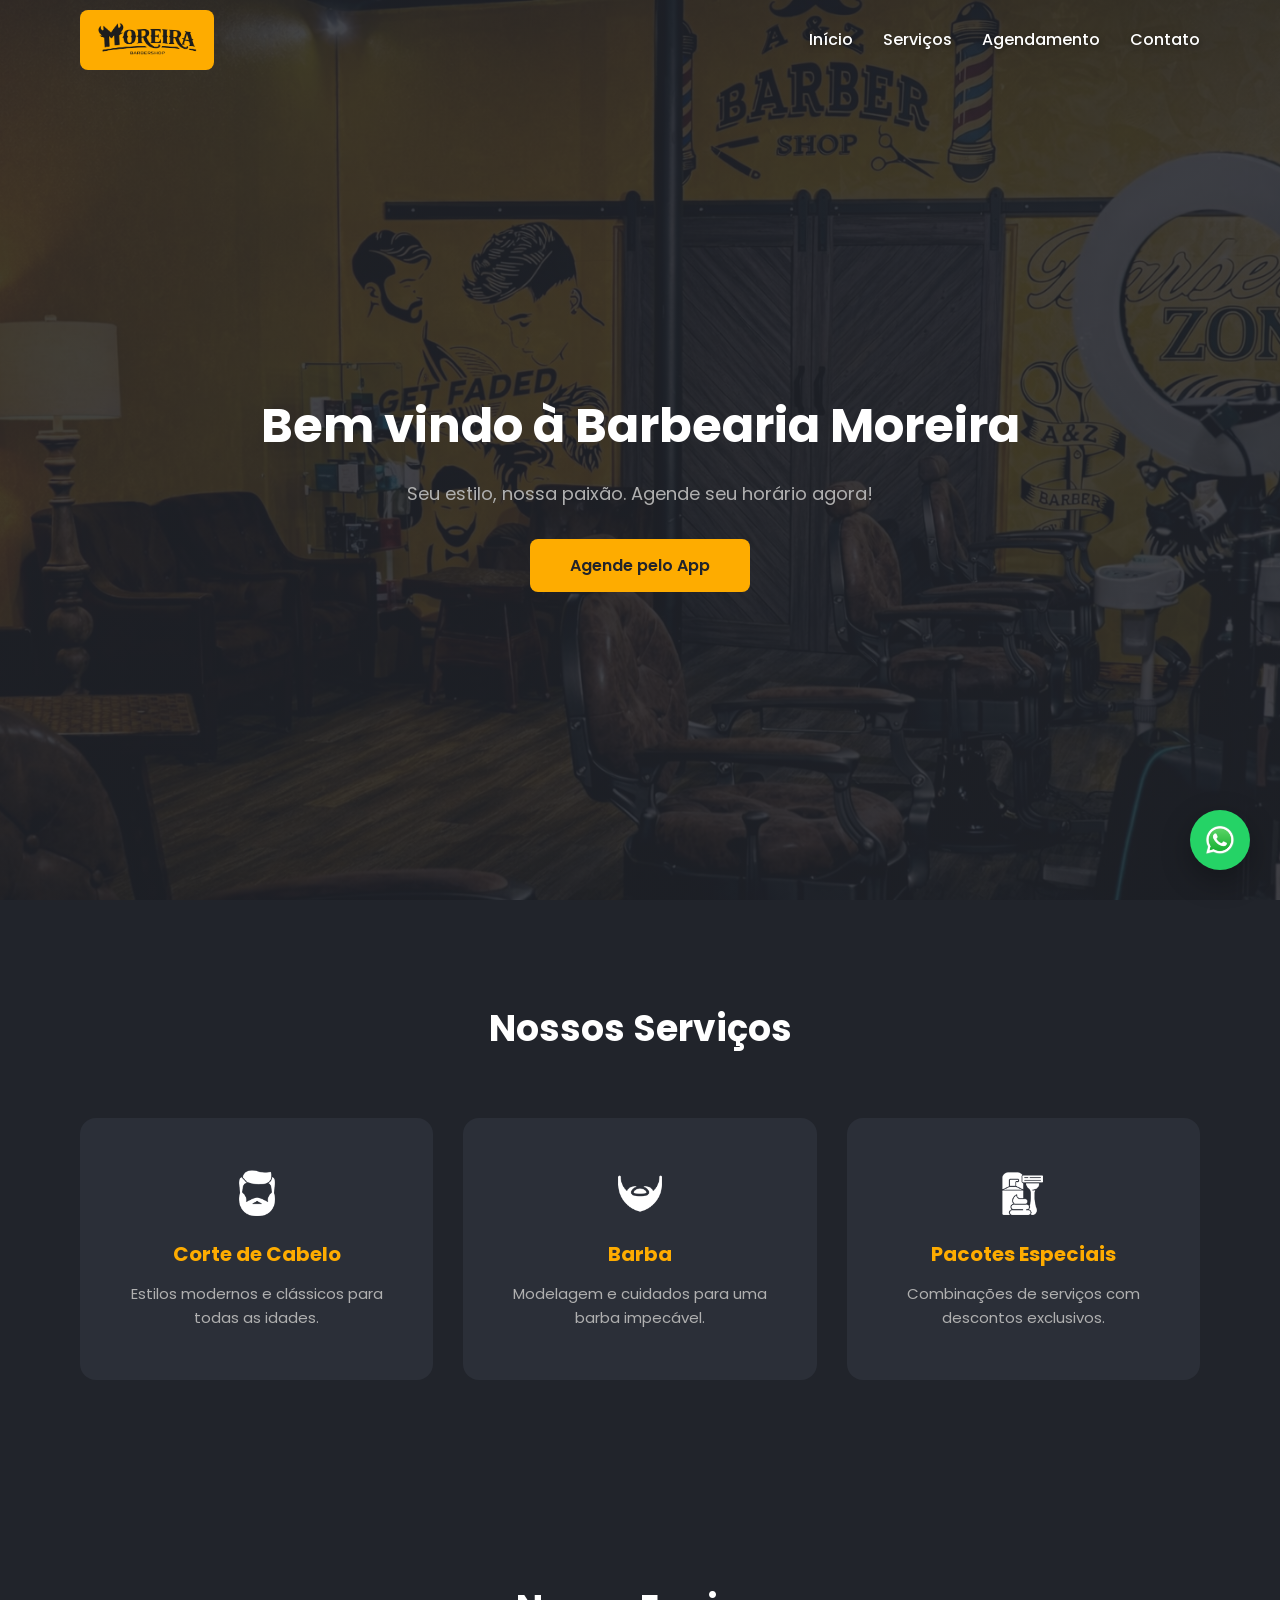
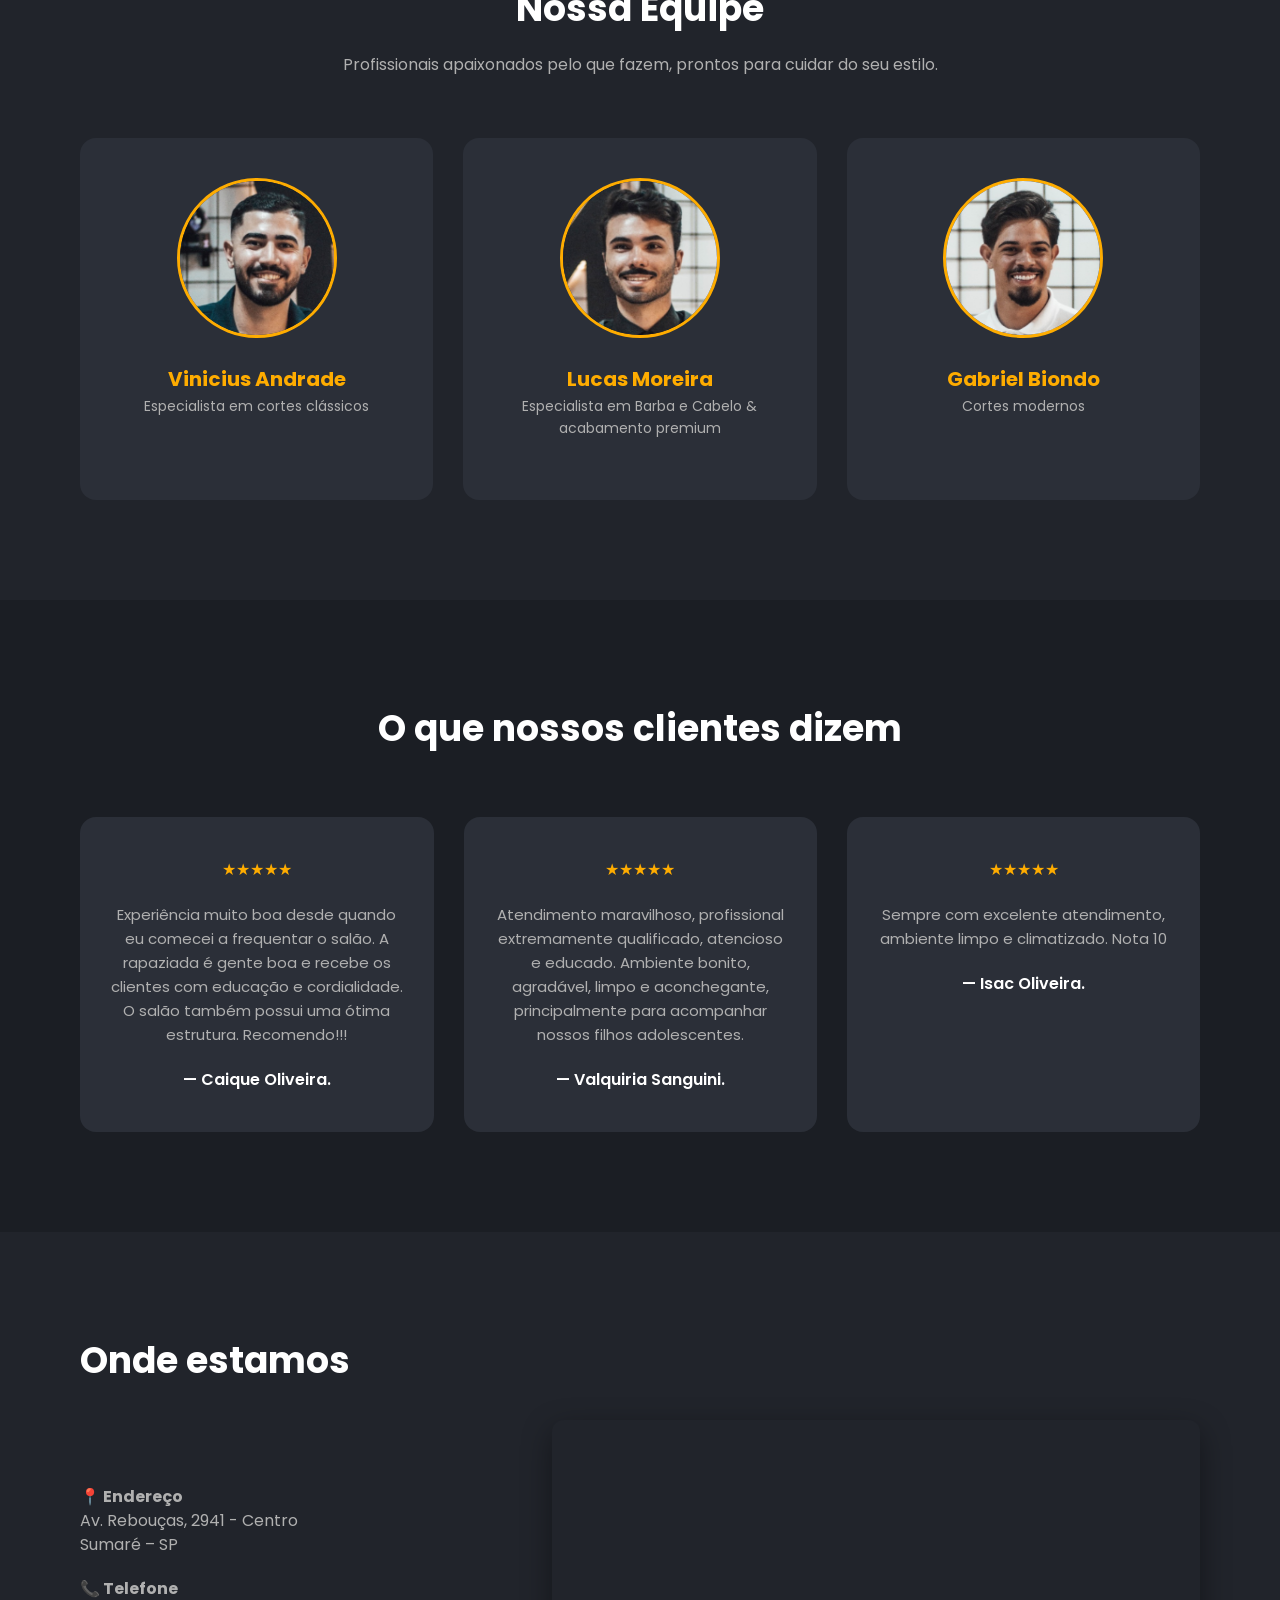
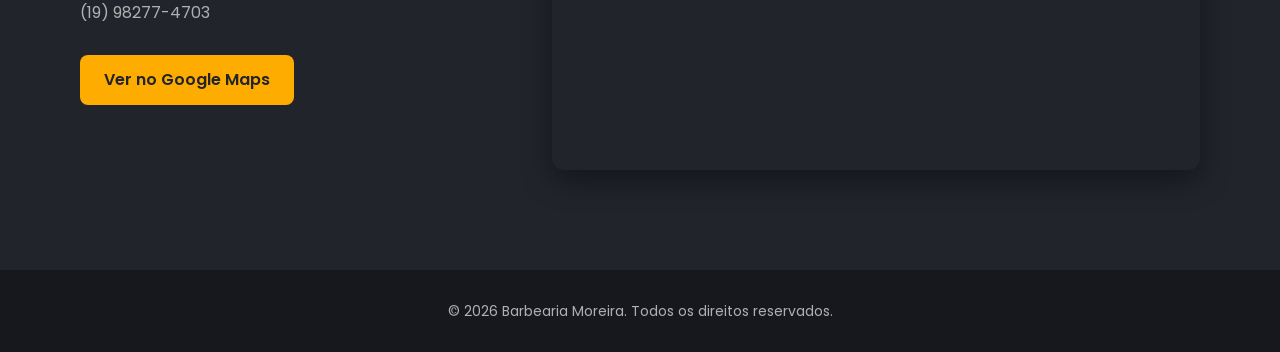
==== index.html @ b0a90ea4 "commiting web site barber shop" ====
<!DOCTYPE html>
<html lang="pt-br">
<head>
    <meta charset="UTF-8">
    <meta name="viewport" content="width=device-width, initial-scale=1.0">
    <title>Barbearia Moreira - Bem vindo</title>
    <link rel="stylesheet" type="text/css" href="css/index.css">
    <link rel="preconnect" href="https://fonts.googleapis.com">
    <link rel="preconnect" href="https://fonts.gstatic.com" crossorigin>
    <link href="https://fonts.googleapis.com/css2?family=Poppins:ital,wght@0,100;0,200;0,300;0,400;0,500;0,600;0,700;0,800;0,900;1,100;1,200;1,300;1,400;1,500;1,600;1,700;1,800;1,900&display=swap" rel="stylesheet">
    <link rel="icon" type="image/png" href="./img/favicon.png"/>
</head>
<body>
<div class="container">
    <div class="header">
        <img src="img/logo-new.png" alt="Logo Barbearia Moreira"/>

        <nav class="nav-desktop">
            <a href="#">Início</a>
            <a href="#services">Serviços</a>
            <a href="#">Agendamento</a>
            <a href="#contact">Contato</a>
        </nav>

        <!-- Botão hamburguer -->
        <div class="hamburger" id="hamburger">
            <span></span>
            <span></span>
            <span></span>
        </div>
    </div>

    <!-- Menu mobile -->
    <div class="menu-mobile" id="menuMobile">
        <a href="#">Início</a>
        <a href="#services">Serviços</a>
        <a href="#">Agendamento</a>
        <a href="#contact">Contato</a>
    </div>

    <div class="hero">
        <h1>Bem vindo à Barbearia Moreira</h1>
        <p>Seu estilo, nossa paixão. Agende seu horário agora!</p>
        <a href="https://sites.appbarber.com.br/barbeariamoreir-3ic4" target="_blank" class="btn-agendar">Agende pelo App</a>
    </div>
    <div class="services" id="services">
        <h2>Nossos Serviços</h2>

        <div class="services-grid">
            <div class="service-item">
                <div class="service-icon"><img src="./img/cabelo.png" alt="Corte de Cabelo"></div>
                <h3>Corte de Cabelo</h3>
                <p>Estilos modernos e clássicos para todas as idades.</p>
            </div>

            <div class="service-item">
                <div class="service-icon"><img src="./img/barba.png" alt="Barba"></div>
                <h3>Barba</h3>
                <p>Modelagem e cuidados para uma barba impecável.</p>
            </div>

            <div class="service-item">
                <div class="service-icon"><img src="./img/barbear.png" alt="Pacote Especial"></div>
                <h3>Pacotes Especiais</h3>
                <p>Combinações de serviços com descontos exclusivos.</p>
            </div>
        </div>
    </div>

    <div class="team">
        <h2>Nossa Equipe</h2>
        <p class="team-subtitle">
            Profissionais apaixonados pelo que fazem, prontos para cuidar do seu estilo.
        </p>

        <div class="team-grid">
            <div class="team-member">
                <div class="team-photo">
                    <img src="./img/1.png" alt="João - Barbeiro">
                </div>
                <h3>Vinicius Andrade</h3>
                <span>Especialista em cortes clássicos</span>
            </div>

            <div class="team-member">
                <div class="team-photo">
                    <img src="./img/2.png" alt="Carlos - Barbeiro">
                </div>
                <h3>Lucas Moreira</h3>
                <span>Especialista em Barba e Cabelo & acabamento premium</span>
            </div>

            <div class="team-member">
                <div class="team-photo">
                    <img src="./img/3.png" alt="Rafael - Barbeiro">
                </div>
                <h3>Gabriel Biondo</h3>
                <span>Cortes modernos</span>
            </div>
        </div>

    </div>


    <div class="testimonials">
        <h2>O que nossos clientes dizem</h2>

        <div class="testimonials-slider">
            <div class="testimonials-track">

                <div class="testimonial-item">
                    <div class="stars">★★★★★</div>
                    <p>Ambiente sensacional e atendimento de primeira.Um lugar que entende exatamente o que o cliente pede.Simetria e técnica nota 10!!!!</p>
                    <span>— Wellynton Lima.</span>
                </div>

                <div class="testimonial-item">
                    <div class="stars">★★★★★</div>
                    <p>Experiência muito boa desde quando eu comecei a frequentar o salão. A rapaziada é gente boa e recebe os clientes com educação e cordialidade. O salão também possui uma ótima estrutura. Recomendo!!!</p>
                    <span>— Caique Oliveira.</span>
                </div>

                <div class="testimonial-item">
                    <div class="stars">★★★★★</div>
                    <p>Atendimento maravilhoso, profissional extremamente qualificado, atencioso e educado. Ambiente bonito, agradável, limpo e aconchegante, principalmente para acompanhar nossos filhos adolescentes.</p>
                    <span>— Valquiria Sanguini.</span>
                </div>

                <div class="testimonial-item">
                    <div class="stars">★★★★★</div>
                    <p>Sempre com excelente atendimento, ambiente limpo e climatizado. Nota 10</p>
                    <span>— Isac Oliveira.</span>
                </div>

                <div class="testimonial-item">
                    <div class="stars">★★★★★</div>
                    <p>Fui muito bem atendido , ambiente e profissionalismo excelentes.</p>
                    <span>— Rafael Soares.</span>
                </div>

            </div>
        </div>
    </div>

    <div class="contact" id="contact">
        <h2>Onde estamos</h2>

        <div class="contact-wrapper">
            <!-- INFORMAÇÕES -->
            <div class="contact-info">
                <p><strong>📍 Endereço</strong><br>
                Av. Rebouças, 2941 - Centro<br>
                Sumaré – SP</p>

                <p><strong>📞 Telefone</strong><br>
                (19) 98277-4703</p>

                <a href="https://www.google.com/maps?q=Av+Rebouças+2941+Sumaré+SP"
                target="_blank"
                class="btn-map">
                    Ver no Google Maps
                </a>
            </div>

            <!-- MAPA -->
            <div class="map-container">
                <iframe 
                    src="https://www.google.com/maps?q=Av+Rebouças+2941+Sumaré+SP&output=embed"
                    width="100%"
                    height="100%"
                    style="border:0;"
                    allowfullscreen=""
                    loading="lazy"
                    referrerpolicy="no-referrer-when-downgrade">
                </iframe>
            </div>
        </div>
    </div>

    <div class="footer">
        <p>&copy; 2026 Barbearia Moreira. Todos os direitos reservados.</p>
    </div>
</div>    
<script src="./js/main.js"></script>
<a href="https://wa.me/5519982774703?text=Olá!%20Gostaria%20de%20agendar%20um%20horário."
   class="whatsapp-float"
   target="_blank"
   aria-label="Falar no WhatsApp">
    <img src="./img/WhatsApp.svg.png" alt="WhatsApp">
</a>
</body>
</html>
---- css/index.css ----
/* RESET BÁSICO */
* {
    margin: 0;
    padding: 0;
    box-sizing: border-box;
    font-family: "Poppins", sans-serif;
}
html {
    scroll-behavior: smooth;
}


/* VARIÁVEIS DE COR */
:root {
    --gold: #FEAC00;
    --dark: #21242B;
    --dark-card: #2B2F38;
    --white: #FFFFFF;
    --gray: #B0B0B0;
}

/* BODY */
body {
    background-color: var(--dark);
    color: var(--white);
    line-height: 1.6;
}

/* CONTAINER */
.container {
    width: 100%;
    overflow-x: hidden;
}

/* HEADER */
.header {
    position: fixed;
    top: 0;
    left: 0;
    width: 100%;
    height: 80px;
    padding: 0 80px;
    display: flex;
    align-items: center;
    justify-content: space-between;
    background-color: transparent;
    transition: background-color 0.3s, box-shadow 0.3s;
    z-index: 1000;
}


.header img {
    height: 60px;
    padding: 8px 14px;
    background-color: #FEAC00;
    border-radius: 8px;
}


.header nav a {
    color: #FFFFFF;
    text-shadow: 0 2px 6px rgba(0,0,0,0.4);
    text-decoration: none;
    margin-left: 30px;
    font-weight: 500;
    position: relative;
}

.header nav a::after {
    content: "";
    position: absolute;
    left: 0;
    bottom: -6px;
    width: 0%;
    height: 2px;
    background-color: var(--gold);
    transition: 0.3s;
}

.header nav a:hover::after {
    width: 100%;
}

.header.scrolled {
    background-color: #21242B;
    box-shadow: 0 10px 30px rgba(0,0,0,0.4);
}

/* DESKTOP / MOBILE VISIBILIDADE */
.nav-desktop {
    display: flex;
}

.hamburger {
    display: none;
    flex-direction: column;
    cursor: pointer;
}

.hamburger span {
    width: 28px;
    height: 3px;
    background-color: #FFFFFF;
    margin: 5px 0;
    border-radius: 2px;
    transition: 0.4s;
}

/* MENU MOBILE */
.menu-mobile {
    position: fixed;
    top: 0;
    right: -100%;
    width: 100%;
    height: 100vh;
    background-color: #21242B;
    display: flex;
    flex-direction: column;
    align-items: center;
    justify-content: center;
    transition: 0.4s ease;
    z-index: 999;
}

.menu-mobile a {
    color: #FFFFFF;
    text-decoration: none;
    font-size: 24px;
    margin: 20px 0;
    font-weight: 600;
}

/* MENU ABERTO */
.menu-mobile.active {
    right: 0;
}

/* ANIMAÇÃO HAMBURGER → X */
.hamburger.active span:nth-child(1) {
    transform: rotate(45deg) translate(6px, 6px);
}

.hamburger.active span:nth-child(2) {
    opacity: 0;
}

.hamburger.active span:nth-child(3) {
    transform: rotate(-45deg) translate(7px, -7px);
}

/* HERO */
.hero {
    height: calc(100vh);
    background: linear-gradient(
        rgba(33, 36, 43, 0.85),
        rgba(33, 36, 43, 0.85)
    ),
    url("../img/background-1-moreira.png") center/cover no-repeat;
    display: flex;
    flex-direction: column;
    align-items: center;
    justify-content: center;
    text-align: center;
    padding: 0 20px;
    padding-top: 80px;
}

.hero h1 {
    font-size: 48px;
    margin-bottom: 15px;
}

.hero p {
    font-size: 18px;
    color: var(--gray);
    margin-bottom: 30px;
}

.btn-agendar {
    background-color: var(--gold);
    color: var(--dark);
    padding: 14px 40px;
    border-radius: 8px;
    text-decoration: none;
    font-weight: 600;
    transition: 0.3s;
}

.btn-agendar:hover {
    transform: translateY(-3px);
    box-shadow: 0 10px 30px rgba(254, 172, 0, 0.3);
}

/* SERVICES */
.services {
    padding: 100px 80px;
    background-color: var(--dark);
    text-align: center;
}

.services h2 {
    font-size: 36px;
    margin-bottom: 60px;
}

.services-grid {
    display: grid;
    grid-template-columns: repeat(3, 1fr);
    gap: 30px;
}
.service-icon {
    display: flex;
    align-items: center;
    justify-content: center;
    margin-bottom: 20px;
}
.service-icon img {
    width: 50px;
    height: 50px;
    object-fit: contain;
}

.service-item {
    background-color: var(--dark-card);
    padding: 50px 35px;
    border-radius: 16px;
    transition: all 0.3s ease;
    position: relative;
    overflow: hidden;
}

.service-item::before {
    content: "";
    position: absolute;
    top: 0;
    left: 0;
    width: 100%;
    height: 4px;
    background-color: var(--gold);
    transform: scaleX(0);
    transition: transform 0.3s;
}

.service-item:hover::before {
    transform: scaleX(1);
}

.service-item h3 {
    color: var(--gold);
    margin-bottom: 12px;
    font-size: 20px;
}

.service-item p {
    color: var(--gray);
    font-size: 15px;
}

/* TEAM */
.team {
    padding: 100px 80px;
    background-color: var(--dark);
    text-align: center;
}

.team h2 {
    font-size: 36px;
    margin-bottom: 15px;
}

.team-subtitle {
    color: var(--gray);
    margin-bottom: 60px;
    font-size: 16px;
}

/* GRID */
.team-grid {
    display: grid;
    grid-template-columns: repeat(3, 1fr);
    gap: 30px;
}

/* CARD */
.team-member {
    background-color: var(--dark-card);
    border-radius: 16px;
    padding: 40px 20px;
    text-align: center;
    transition: 0.3s;
}

.team-photo {
    width: 160px;
    height: 160px;
    margin: 0 auto 25px;
    border-radius: 50%;
    overflow: hidden;
    border: 3px solid var(--gold); /* opcional, mas lindo */
}

.team-photo img {
    width: 100%;
    height: 100%;
    object-fit: cover;
}

/* Hover sutil */
.team-member:hover .team-photo {
    transform: scale(1.05);
    transition: 0.3s;
}

.team-member h3 {
    margin-top: 20px;
    color: var(--gold);
    font-size: 20px;
}

.team-member span {
    display: block;
    margin-bottom: 20px;
    color: var(--gray);
    font-size: 14px;
}

/* TESTIMONIALS */
.testimonials {
    padding: 100px 80px;
    background-color: #1B1E24;
    text-align: center;
}

.testimonials h2 {
    font-size: 36px;
    margin-bottom: 60px;
}

/* SLIDER */
.testimonials-slider {
    overflow: hidden;
    position: relative;
}

.testimonials-track {
    display: flex;
    gap: 30px;
    transition: transform 0.6s ease;
}

/* CARD */
.testimonial-item {
    min-width: calc(33.333% - 20px);
    background-color: var(--dark-card);
    padding: 40px 30px;
    border-radius: 16px;
    text-align: center;
}

.stars {
    color: var(--gold);
    margin-bottom: 20px;
}

.testimonial-item p {
    color: var(--gray);
    font-size: 15px;
    margin-bottom: 20px;
}

.testimonial-item span {
    font-weight: 600;
}

/* CONTACT */
.contact {
    padding: 100px 80px;
    background-color: var(--dark);
}

.contact h2 {
    font-size: 36px;
    margin-bottom: 30px;
}

.contact p {
    color: var(--gray);
    margin-bottom: 10px;
}
.contact-wrapper {
    display: grid;
    grid-template-columns: 1fr 1.5fr;
    gap: 40px;
    align-items: center;
}

.contact-info p {
    margin-bottom: 20px;
    color: var(--gray);
    line-height: 1.5;
}

.btn-map {
    display: inline-block;
    margin-top: 10px;
    padding: 12px 24px;
    background-color: var(--gold);
    color: var(--dark);
    border-radius: 8px;
    text-decoration: none;
    font-weight: 600;
    transition: 0.3s;
}

.btn-map:hover {
    transform: translateY(-2px);
    box-shadow: 0 8px 20px rgba(254,172,0,0.3);
}

/* MAPA */
.map-container {
    width: 100%;
    height: 350px;
    border-radius: 12px;
    overflow: hidden;
    box-shadow: 0 10px 30px rgba(0,0,0,0.4);
}

.whatsapp-float {
    position: fixed;
    width: 60px;
    height: 60px;
    bottom: 30px;
    right: 30px;
    background-color: #25D366;
    border-radius: 50%;
    box-shadow: 0 10px 30px rgba(0,0,0,0.3);
    display: flex;
    align-items: center;
    justify-content: center;
    z-index: 999;
    transition: 0.3s;
}

.whatsapp-float img {
    width: 32px;
    height: 32px;
}

.whatsapp-float:hover {
    transform: scale(1.08);
}


/* FOOTER */
.footer {
    background-color: #16181D;
    text-align: center;
    padding: 30px 20px;
    color: var(--gray);
    font-size: 14px;
}

/* ========================= */
/* RESPONSIVO */
/* ========================= */

@media (max-width: 1024px) {
    .header {
        padding: 0 40px;
    }

    .services,
    .contact {
        padding: 80px 40px;
    }
}

@media (max-width: 768px) {
    .nav-desktop {
        display: none;
    }

    .hamburger {
        display: flex;
    }
    .header {
    flex-direction: row;
    height: 80px;
    padding: 0 20px;
    }
    .header nav {
        margin-top: 15px;
    }

    .header nav a {
        margin: 0 12px;
        text-shadow: none;
    }

    .hero h1 {
        font-size: 36px;
    }
    .services-grid {
        grid-template-columns: 1fr;
    }
    .services h2,
    .contact h2 {
        font-size: 28px;
    }
    .team {
        padding: 80px 20px;
    }

    .team-grid {
        grid-template-columns: 1fr;
    }
    .contact-wrapper {
        grid-template-columns: 1fr;
    }
    .testimonials {
        padding: 80px 20px;
    }
    .testimonial-item{
        min-width: 100%;
    }
    .testimonials-grid {
        grid-template-columns: 1fr;
    }

    .map-container {
        height: 300px;
    }
}

@media (max-width: 480px) {
    .hero h1 {
        font-size: 28px;
    }

    .hero p {
        font-size: 16px;
    }

    .btn-agendar {
        padding: 12px 28px;
    }
    .whatsapp-float {
        width: 56px;
        height: 56px;
        bottom: 20px;
        right: 20px;
    }
}
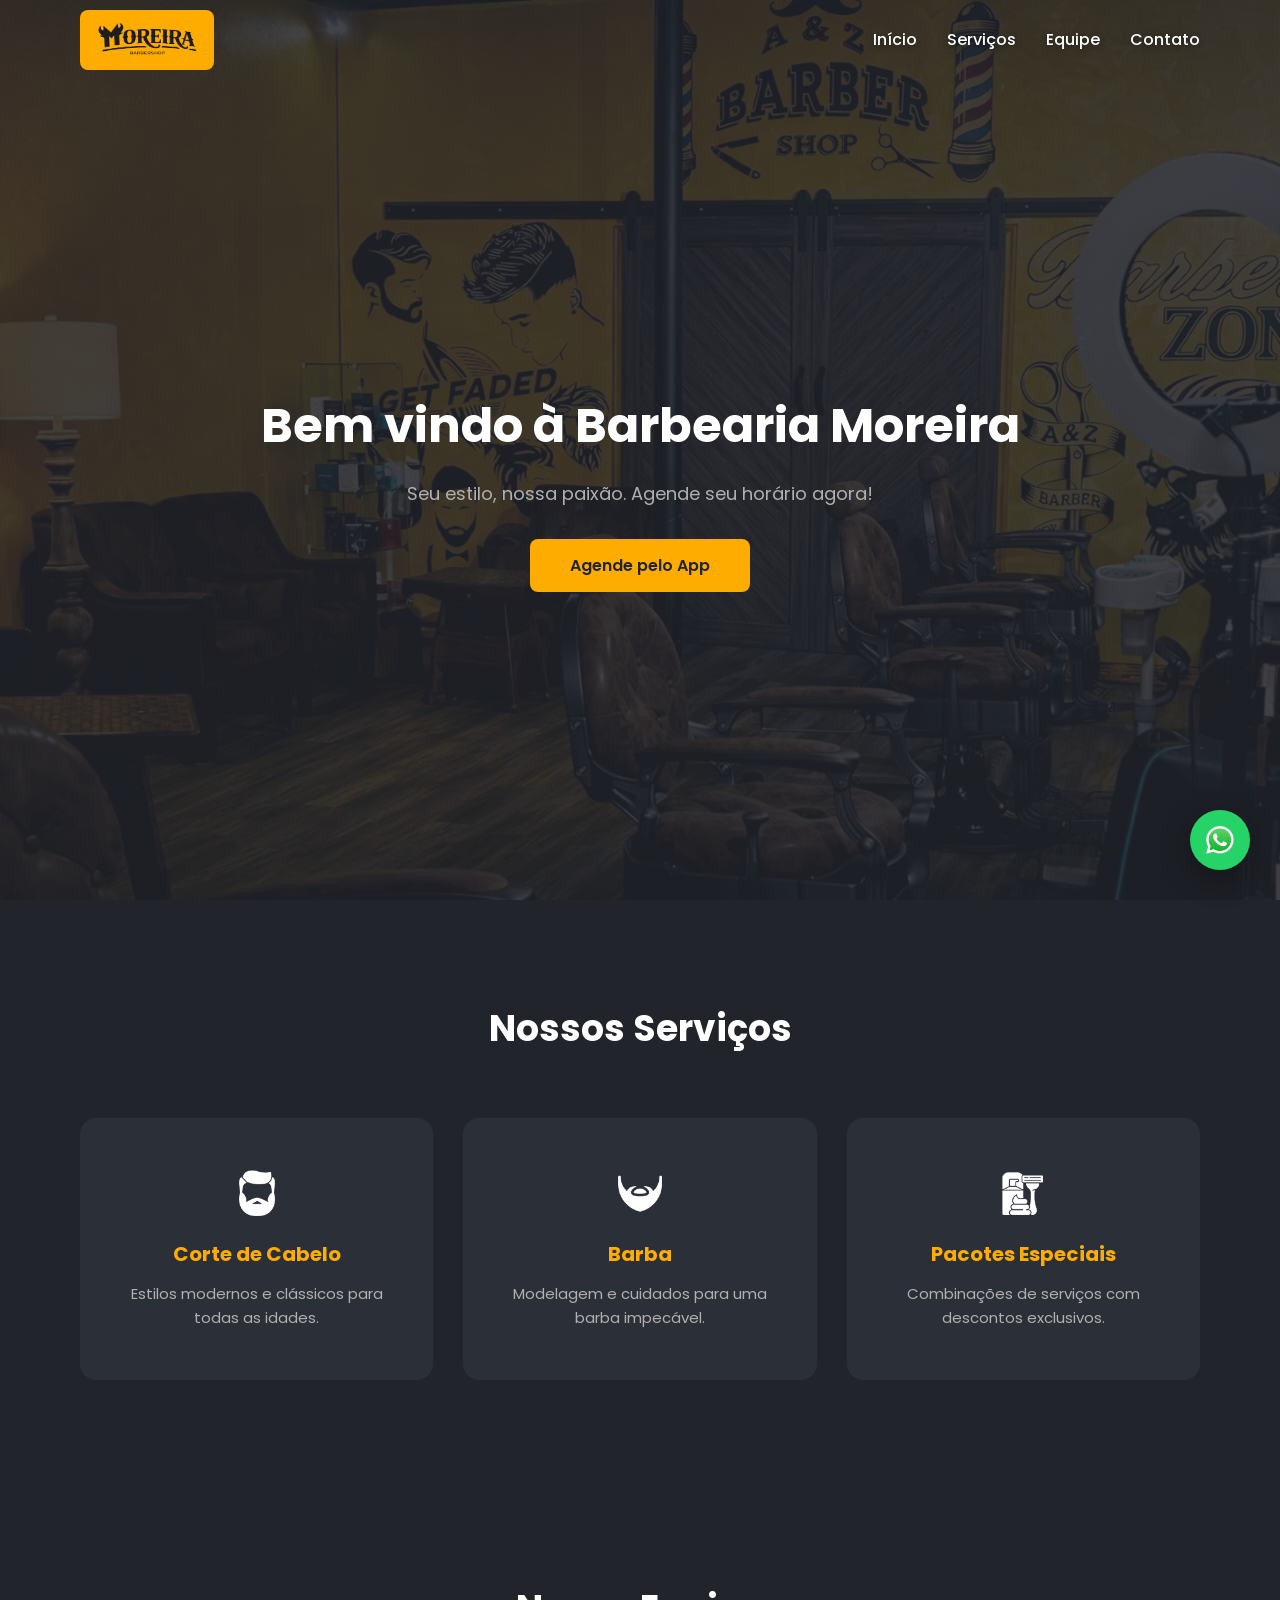
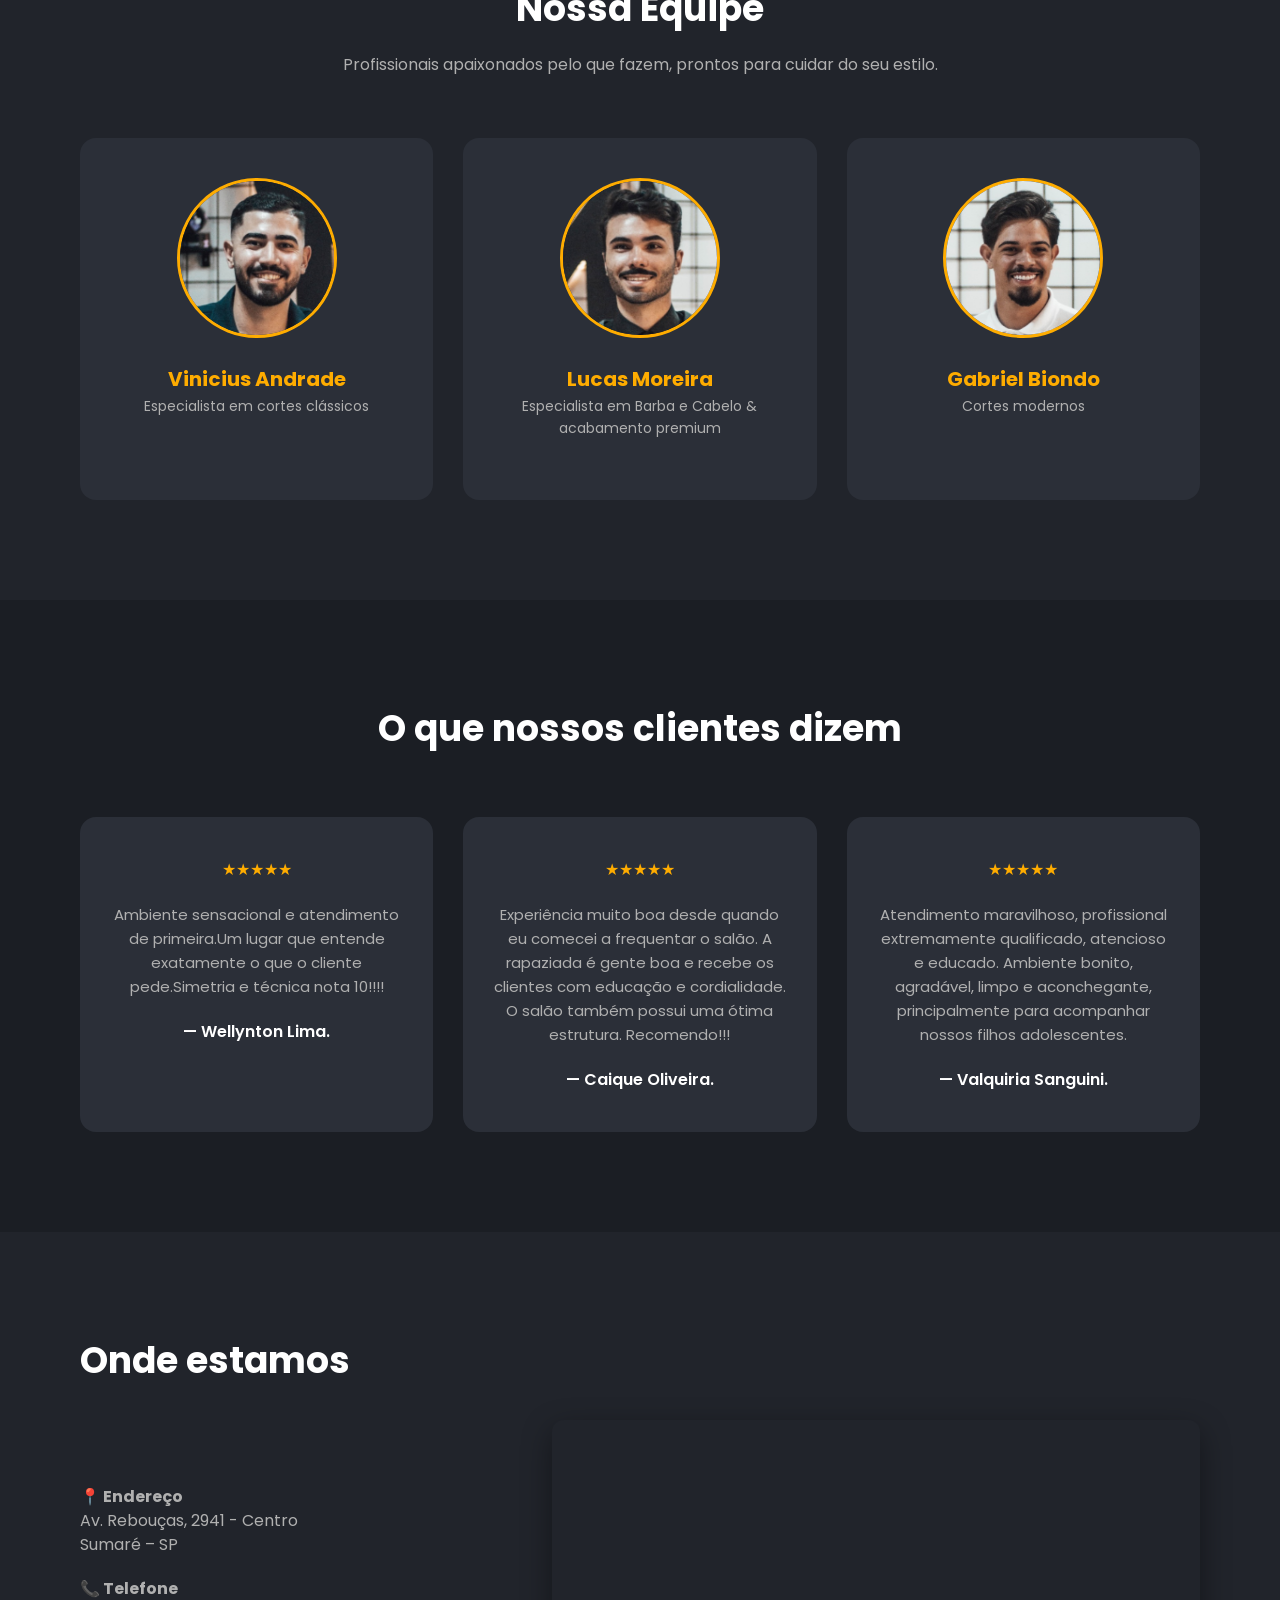
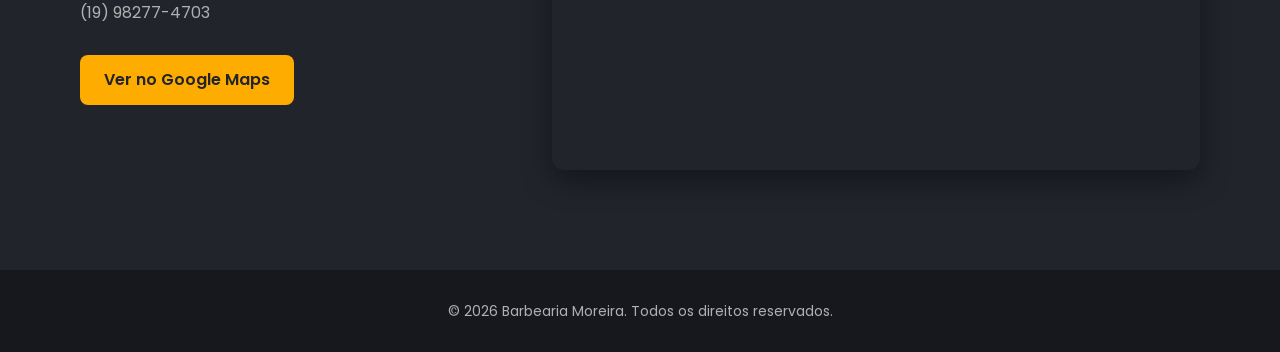
==== commit 57a6a32f: "updating menu adding the right links for anchor" ====
--- a/index.html
+++ b/index.html
@@ -18,7 +18,7 @@
         <nav class="nav-desktop">
             <a href="#">Início</a>
             <a href="#services">Serviços</a>
-            <a href="#">Agendamento</a>
+            <a href="#team">Equipe</a>
             <a href="#contact">Contato</a>
         </nav>
 
@@ -34,7 +34,7 @@
     <div class="menu-mobile" id="menuMobile">
         <a href="#">Início</a>
         <a href="#services">Serviços</a>
-        <a href="#">Agendamento</a>
+        <a href="#team">Equipe</a>
         <a href="#contact">Contato</a>
     </div>
 
@@ -67,7 +67,7 @@
         </div>
     </div>
 
-    <div class="team">
+    <div class="team" id="team">
         <h2>Nossa Equipe</h2>
         <p class="team-subtitle">
             Profissionais apaixonados pelo que fazem, prontos para cuidar do seu estilo.
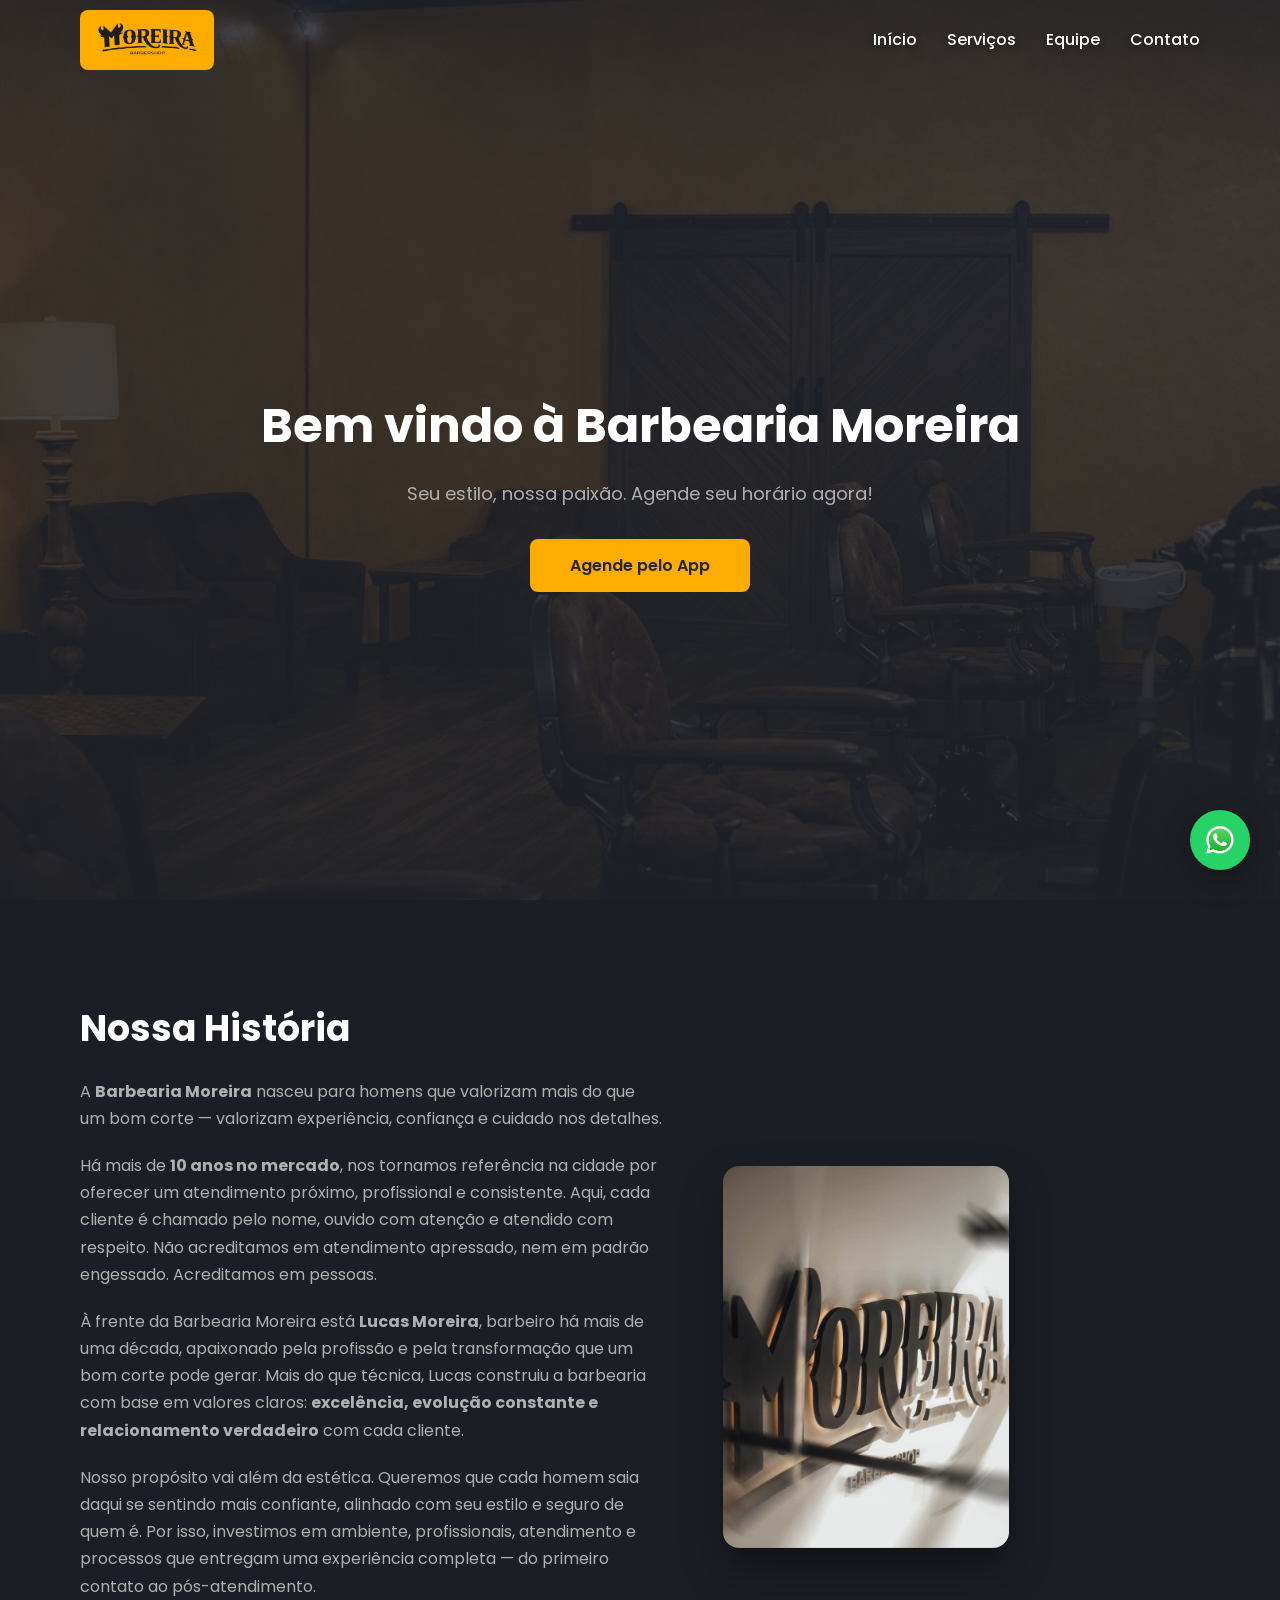
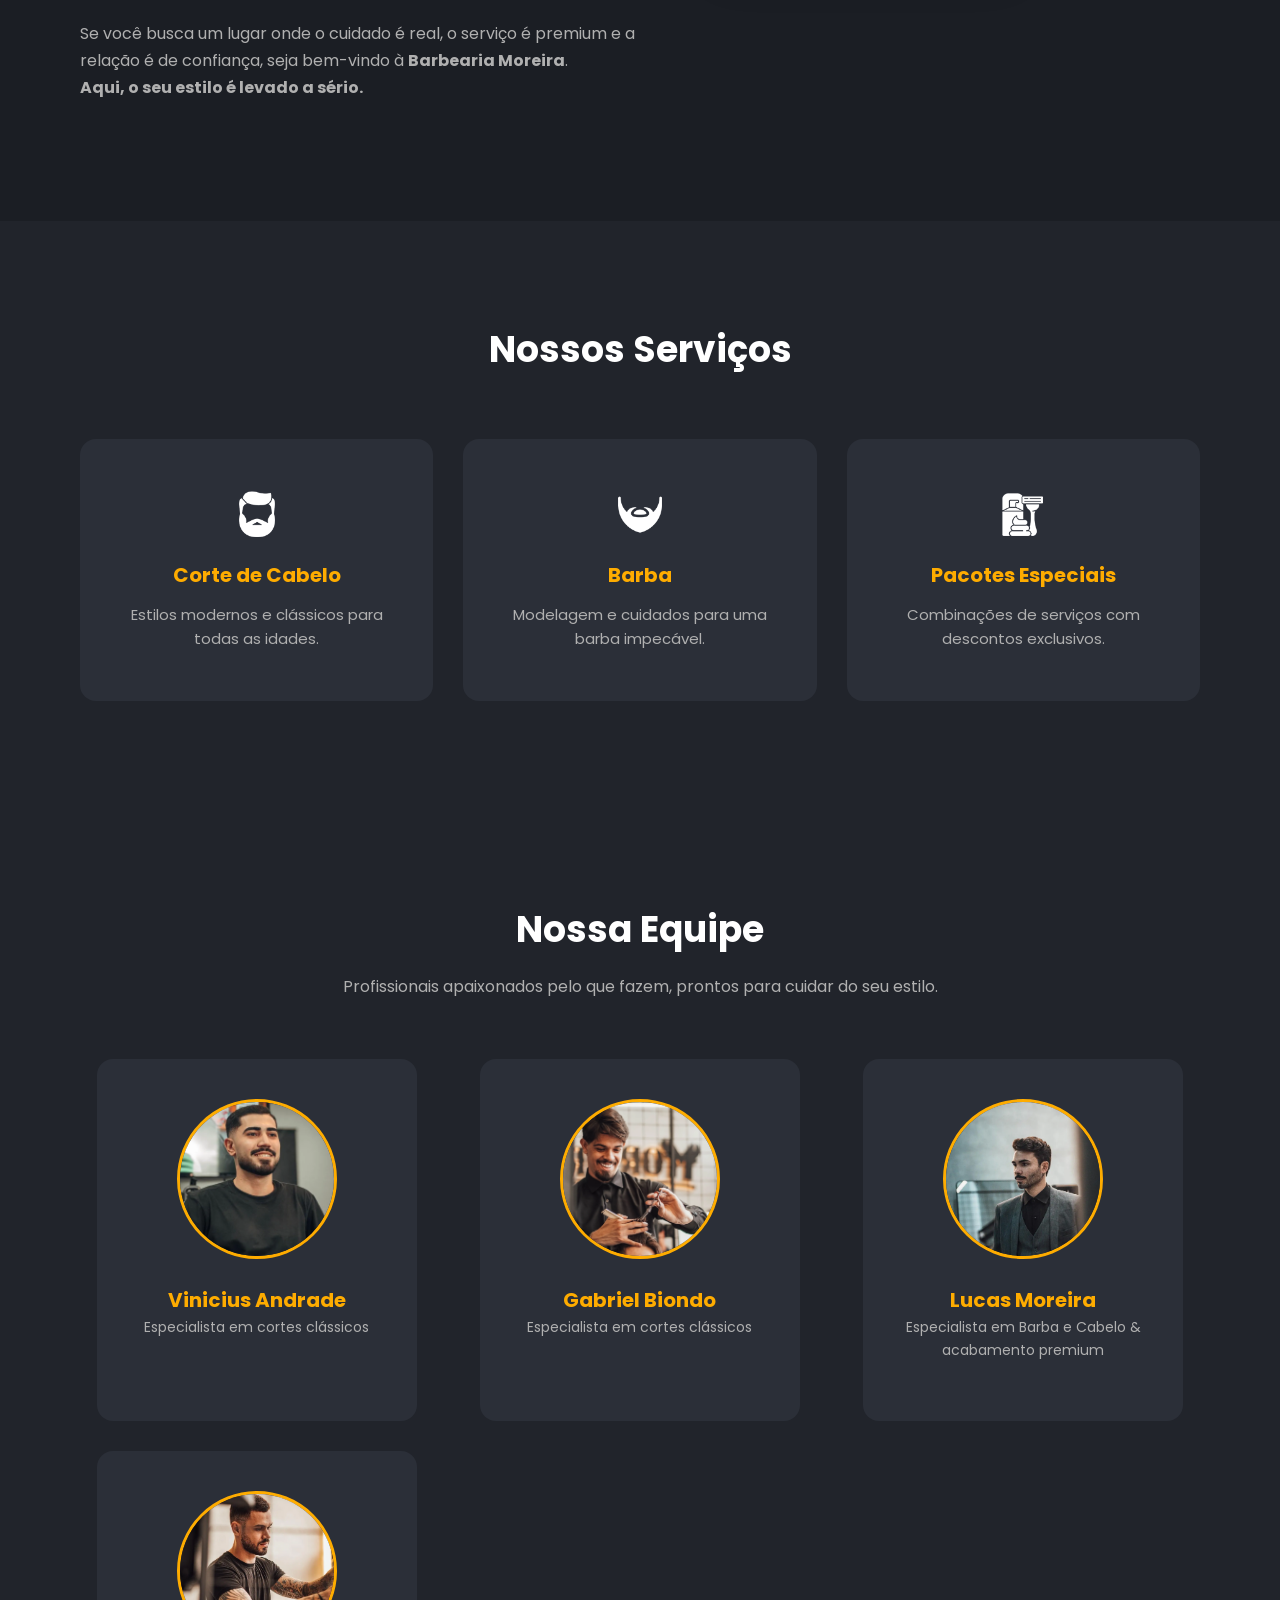
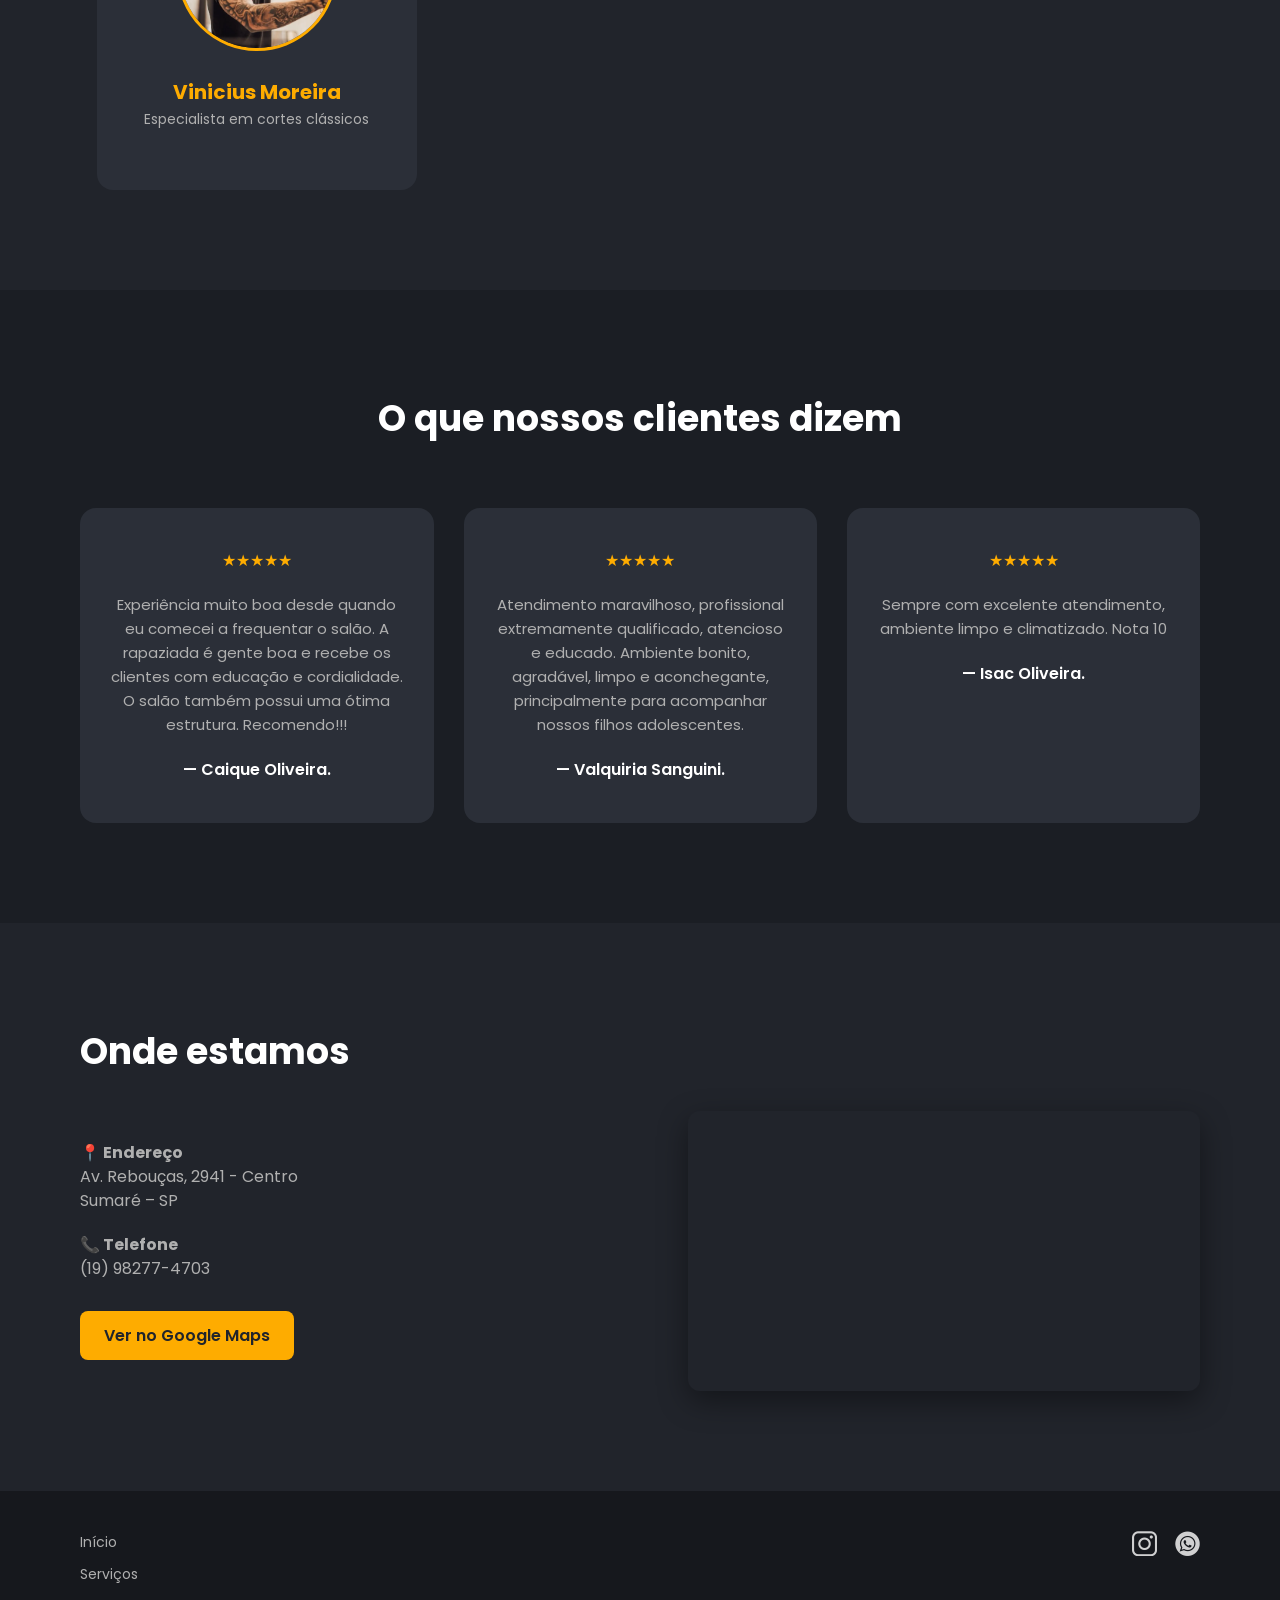
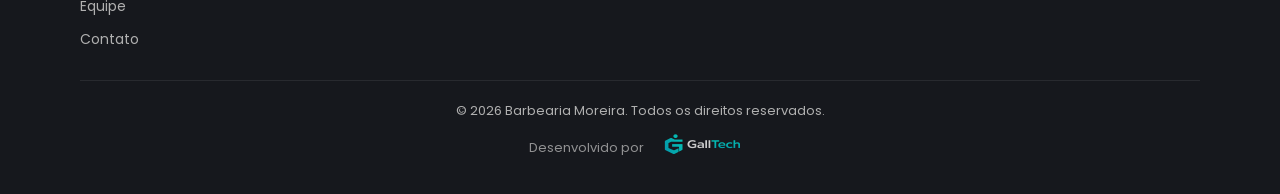
==== commit 83588e5f: "upgrading based on customer requirement" ====
--- a/index.html
+++ b/index.html
@@ -43,7 +43,60 @@
         <p>Seu estilo, nossa paixão. Agende seu horário agora!</p>
         <a href="https://sites.appbarber.com.br/barbeariamoreir-3ic4" target="_blank" class="btn-agendar">Agende pelo App</a>
     </div>
-    <div class="services" id="services">
+    <div class="about" id="sobre">
+        <div class="about-container">
+
+            <!-- TEXTO -->
+            <div class="about-content">
+                <h2>Nossa História</h2>
+
+                <p>
+                    A <strong>Barbearia Moreira</strong> nasceu para homens que valorizam mais
+                    do que um bom corte — valorizam experiência, confiança e cuidado
+                    nos detalhes.
+                </p>
+
+                <p>
+                    Há mais de <strong>10 anos no mercado</strong>, nos tornamos referência na
+                    cidade por oferecer um atendimento próximo, profissional e consistente.
+                    Aqui, cada cliente é chamado pelo nome, ouvido com atenção e atendido
+                    com respeito. Não acreditamos em atendimento apressado, nem em padrão
+                    engessado. Acreditamos em pessoas.
+                </p>
+
+                <p>
+                    À frente da Barbearia Moreira está <strong>Lucas Moreira</strong>, barbeiro
+                    há mais de uma década, apaixonado pela profissão e pela transformação
+                    que um bom corte pode gerar. Mais do que técnica, Lucas construiu a
+                    barbearia com base em valores claros: <strong>excelência, evolução constante
+                    e relacionamento verdadeiro</strong> com cada cliente.
+                </p>
+
+                <p>
+                    Nosso propósito vai além da estética. Queremos que cada homem saia daqui
+                    se sentindo mais confiante, alinhado com seu estilo e seguro de quem é.
+                    Por isso, investimos em ambiente, profissionais, atendimento e processos
+                    que entregam uma experiência completa — do primeiro contato ao
+                    pós-atendimento.
+                </p>
+
+                <p>
+                    Se você busca um lugar onde o cuidado é real, o serviço é premium e a
+                    relação é de confiança, seja bem-vindo à <strong>Barbearia Moreira</strong>.
+                    <br>
+                    <strong>Aqui, o seu estilo é levado a sério.</strong>
+                </p>
+            </div>
+
+            <!-- IMAGEM -->
+            <div class="about-image reveal">
+                <img src="./img/about.webp" alt="Ambiente da Barbearia Moreira">
+            </div>
+
+        </div>
+    </div>
+
+    <div class="services reveal" id="services">
         <h2>Nossos Serviços</h2>
 
         <div class="services-grid">
@@ -67,7 +120,7 @@
         </div>
     </div>
 
-    <div class="team" id="team">
+    <div class="team reveal" id="team">
         <h2>Nossa Equipe</h2>
         <p class="team-subtitle">
             Profissionais apaixonados pelo que fazem, prontos para cuidar do seu estilo.
@@ -76,7 +129,7 @@
         <div class="team-grid">
             <div class="team-member">
                 <div class="team-photo">
-                    <img src="./img/1.png" alt="João - Barbeiro">
+                    <img src="./img/v-andrade.webp" alt="João - Barbeiro">
                 </div>
                 <h3>Vinicius Andrade</h3>
                 <span>Especialista em cortes clássicos</span>
@@ -84,7 +137,16 @@
 
             <div class="team-member">
                 <div class="team-photo">
-                    <img src="./img/2.png" alt="Carlos - Barbeiro">
+                    <img src="./img/g-biondo.webp" alt="João - Barbeiro">
+                </div>
+                <h3>Gabriel Biondo</h3>
+                <span>Especialista em cortes clássicos</span>
+            </div>
+
+
+            <div class="team-member">
+                <div class="team-photo">
+                    <img src="./img/l-moreira.webp" alt="Carlos - Barbeiro">
                 </div>
                 <h3>Lucas Moreira</h3>
                 <span>Especialista em Barba e Cabelo & acabamento premium</span>
@@ -92,17 +154,17 @@
 
             <div class="team-member">
                 <div class="team-photo">
-                    <img src="./img/3.png" alt="Rafael - Barbeiro">
-                </div>
-                <h3>Gabriel Biondo</h3>
-                <span>Cortes modernos</span>
-            </div>
-        </div>
-
-    </div>
-
-
-    <div class="testimonials">
+                    <img src="./img/v-moreira.webp" alt="João - Barbeiro">
+                </div>
+                <h3>Vinicius Moreira</h3>
+                <span>Especialista em cortes clássicos</span>
+            </div>
+        </div>
+
+    </div>
+
+
+    <div class="testimonials reveal">
         <h2>O que nossos clientes dizem</h2>
 
         <div class="testimonials-slider">
@@ -142,7 +204,7 @@
         </div>
     </div>
 
-    <div class="contact" id="contact">
+    <div class="contact reveal" id="contact">
         <h2>Onde estamos</h2>
 
         <div class="contact-wrapper">
@@ -163,7 +225,7 @@
             </div>
 
             <!-- MAPA -->
-            <div class="map-container">
+            <div class="map-container reveal">
                 <iframe 
                     src="https://www.google.com/maps?q=Av+Rebouças+2941+Sumaré+SP&output=embed"
                     width="100%"
@@ -176,10 +238,45 @@
             </div>
         </div>
     </div>
-
     <div class="footer">
-        <p>&copy; 2026 Barbearia Moreira. Todos os direitos reservados.</p>
-    </div>
+
+        <!-- LINHA SUPERIOR -->
+        <div class="footer-top">
+
+            <!-- MENU -->
+            <div class="footer-nav">
+                <a href="#">Início</a>
+                <a href="#services">Serviços</a>
+                <a href="#team">Equipe</a>
+                <a href="#contact">Contato</a>
+            </div>
+
+            <!-- REDES SOCIAIS -->
+            <div class="footer-social">
+                <a href="https://www.instagram.com/moreirabarbearia" target="_blank" aria-label="Instagram">
+                    <img src="./img/instagram.png" alt="Instagram">
+                </a>
+
+                <a href="https://wa.me/5519982774703" target="_blank" aria-label="WhatsApp">
+                    <img src="./img/whatsapp.png" alt="WhatsApp">
+                </a>
+            </div>
+
+        </div>
+
+        <!-- LINHA INFERIOR -->
+        <div class="footer-bottom">
+            <p>© 2026 Barbearia Moreira. Todos os direitos reservados.</p>
+
+            <div class="footer-dev">
+                <span>Desenvolvido por</span>
+                <a href="https://galltech.com.br" target="_blank"><img src="./img/logo-test-new.png" alt="GallTech"></a>
+            </div>
+        </div>
+
+    </div>
+
+
 </div>    
 <script src="./js/main.js"></script>
 <a href="https://wa.me/5519982774703?text=Olá!%20Gostaria%20de%20agendar%20um%20horário."
--- a/css/index.css
+++ b/css/index.css
@@ -155,7 +155,7 @@
         rgba(33, 36, 43, 0.85),
         rgba(33, 36, 43, 0.85)
     ),
-    url("../img/background-1-moreira.png") center/cover no-repeat;
+    url("../img/hero-barbershop.webp") center/cover no-repeat;
     display: flex;
     flex-direction: column;
     align-items: center;
@@ -190,6 +190,36 @@
     transform: translateY(-3px);
     box-shadow: 0 10px 30px rgba(254, 172, 0, 0.3);
 }
+
+.about {
+    padding: 100px 80px;
+    background-color: #1B1E24;
+}
+
+.about-container {
+    display: grid;
+    grid-template-columns: 1.1fr 0.9fr;
+    gap: 60px;
+    align-items: center;
+}
+
+.about-content h2 {
+    font-size: 36px;
+    margin-bottom: 20px;
+}
+
+.about-content p {
+    color: var(--gray);
+    margin-bottom: 20px;
+    line-height: 1.7;
+}
+
+.about-image img {
+    width: 60%;
+    border-radius: 16px;
+    box-shadow: 0 20px 40px rgba(0,0,0,0.4);
+}
+
 
 /* SERVICES */
 .services {
@@ -277,9 +307,11 @@
 /* GRID */
 .team-grid {
     display: grid;
-    grid-template-columns: repeat(3, 1fr);
+    grid-template-columns: repeat(auto-fit, minmax(260px, 1fr));
     gap: 30px;
-}
+    justify-items: center; /* 🔥 centraliza os cards */
+}
+
 
 /* CARD */
 .team-member {
@@ -288,6 +320,8 @@
     padding: 40px 20px;
     text-align: center;
     transition: 0.3s;
+    max-width: 320px;
+    width: 100%;
 }
 
 .team-photo {
@@ -389,16 +423,23 @@
 }
 .contact-wrapper {
     display: grid;
-    grid-template-columns: 1fr 1.5fr;
+    grid-template-columns: 1fr 0.9fr;
     gap: 40px;
     align-items: center;
 }
+.contact-info{
+    max-width: 420px;
+}
 
 .contact-info p {
     margin-bottom: 20px;
     color: var(--gray);
     line-height: 1.5;
 }
+.map-container iframe {
+    filter: grayscale(30%) contrast(95%);
+}
+
 
 .btn-map {
     display: inline-block;
@@ -420,7 +461,7 @@
 /* MAPA */
 .map-container {
     width: 100%;
-    height: 350px;
+    height: 280px;
     border-radius: 12px;
     overflow: hidden;
     box-shadow: 0 10px 30px rgba(0,0,0,0.4);
@@ -455,11 +496,94 @@
 /* FOOTER */
 .footer {
     background-color: #16181D;
+    padding: 40px 80px 30px;
+    color: var(--gray);
+    font-size: 14px;
+}
+
+/* LINHA SUPERIOR */
+.footer-top {
+    display: flex;
+    justify-content: space-between;
+    align-items: flex-start;
+    margin-bottom: 30px;
+}
+
+/* MENU ESQUERDA */
+.footer-nav {
+    display: flex;
+    flex-direction: column;
+    gap: 10px;
+}
+
+.footer-nav a {
+    color: var(--gray);
+    text-decoration: none;
+    transition: color 0.3s;
+}
+
+.footer-nav a:hover {
+    color: var(--gold);
+}
+
+/* REDES DIREITA */
+.footer-social {
+    display: flex;
+    gap: 18px;
+}
+
+.footer-social img {
+    width: 25px;
+    height: 25px;
+    opacity: 0.8;
+    transition: transform 0.3s ease, opacity 0.3s ease;
+}
+
+.footer-social a:hover img {
+    transform: translateY(-3px);
+    opacity: 1;
+}
+
+/* LINHA INFERIOR */
+.footer-bottom {
+    border-top: 1px solid rgba(255,255,255,0.08);
+    padding-top: 20px;
     text-align: center;
-    padding: 30px 20px;
-    color: var(--gray);
-    font-size: 14px;
-}
+    font-size: 13px;
+
+    display: flex;
+    flex-direction: column;
+    gap: 10px;
+}
+
+/* DEV */
+.footer-dev {
+    display: flex;
+    justify-content: center;
+    align-items: center;
+    gap: 8px;
+    opacity: 0.8;
+}
+
+.footer-dev img {
+    height: 25px;
+}
+
+/* SCROLL REVEAL */
+.reveal {
+    opacity: 0;
+    transform: translateY(30px);
+    transition:
+        opacity 0.8s ease,
+        transform 0.8s ease;
+}
+
+.reveal.active {
+    opacity: 1;
+    transform: translateY(0);
+}
+
+
 
 /* ========================= */
 /* RESPONSIVO */
@@ -500,6 +624,18 @@
 
     .hero h1 {
         font-size: 36px;
+    }
+    .about {
+        padding: 80px 20px;
+    }
+
+    .about-container {
+        grid-template-columns: 1fr;
+        text-align: center;
+    }
+
+    .about-image {
+        margin-top: 40px;
     }
     .services-grid {
         grid-template-columns: 1fr;
@@ -551,4 +687,26 @@
         bottom: 20px;
         right: 20px;
     }
-}
+    .contact {
+        padding: 80px 20px;
+    }
+
+    .contact-wrapper {
+        grid-template-columns: 1fr;
+        gap: 30px;
+    }
+
+    .map-container {
+        height: 240px;
+    }
+
+    .contact-info {
+        max-width: 100%;
+        text-align: center;
+    }
+
+    .btn-map {
+        margin: 0 auto;
+        display: inline-block;
+    }
+}
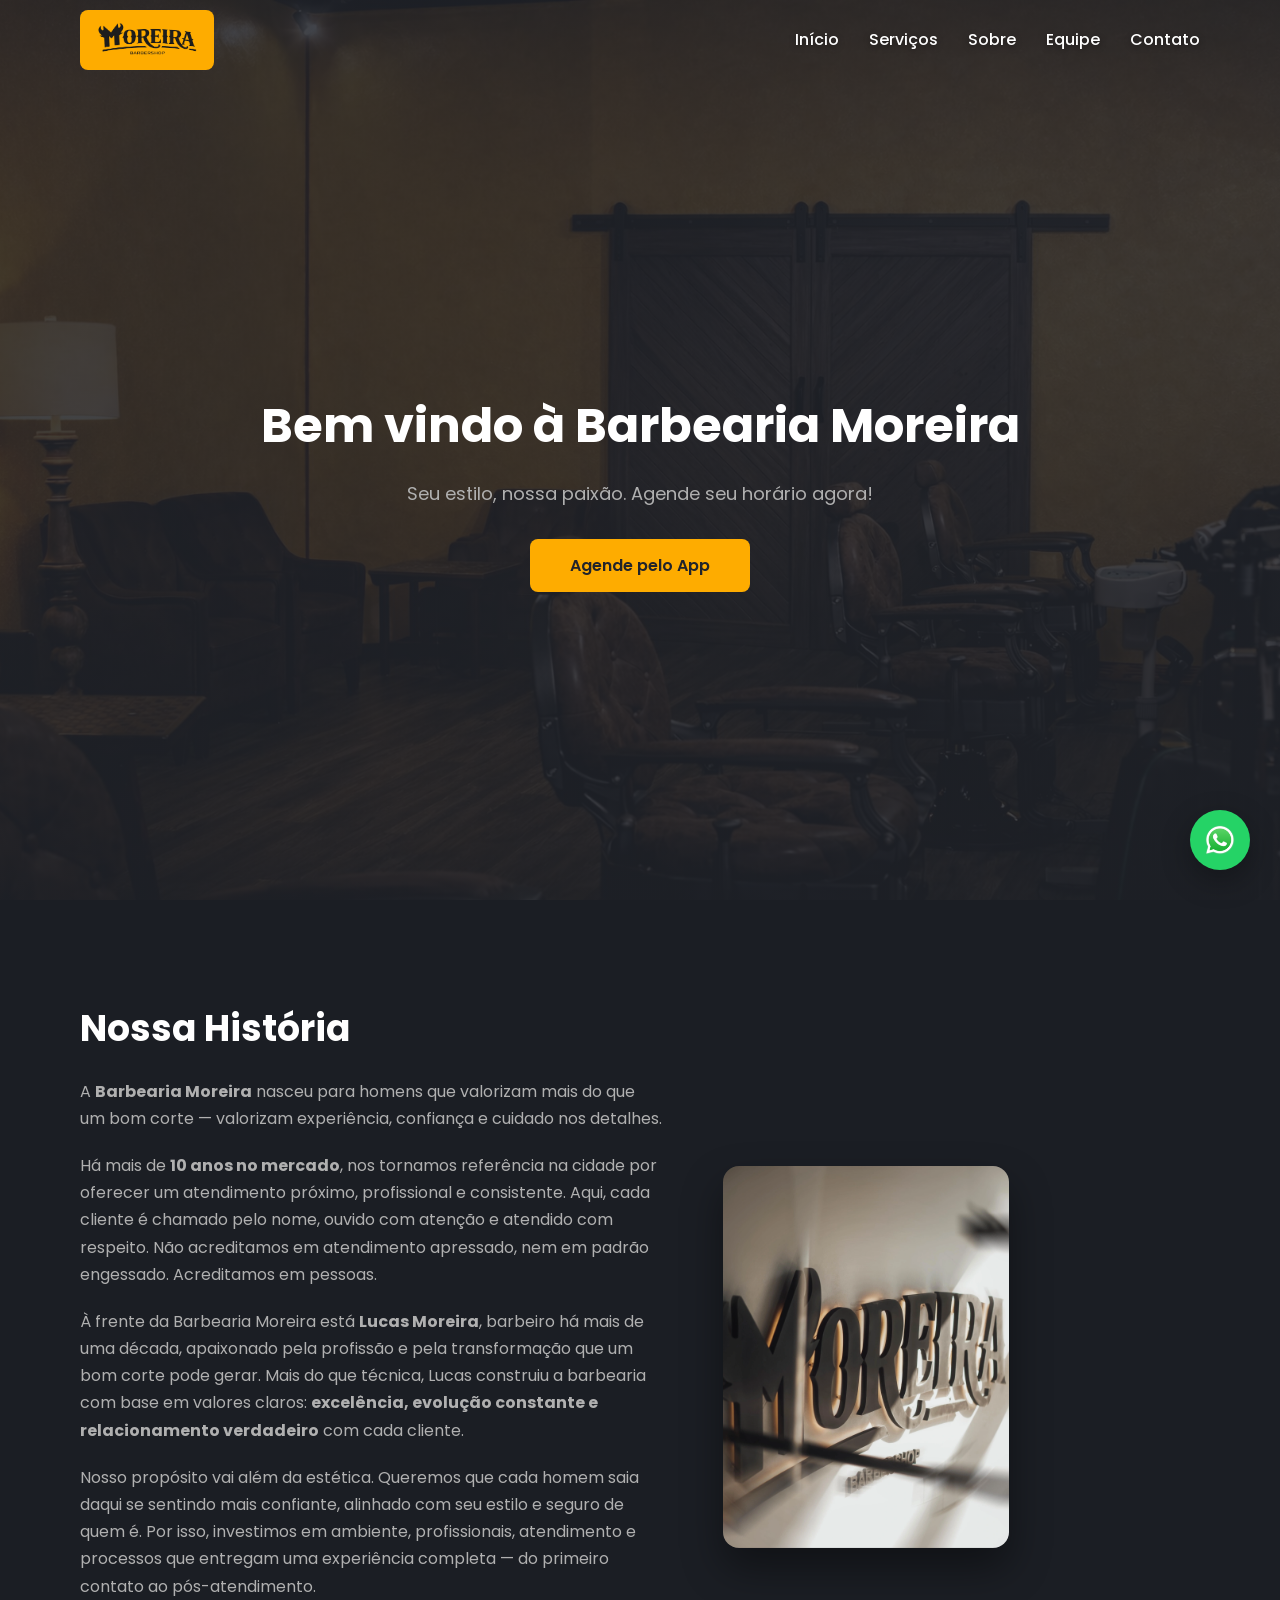
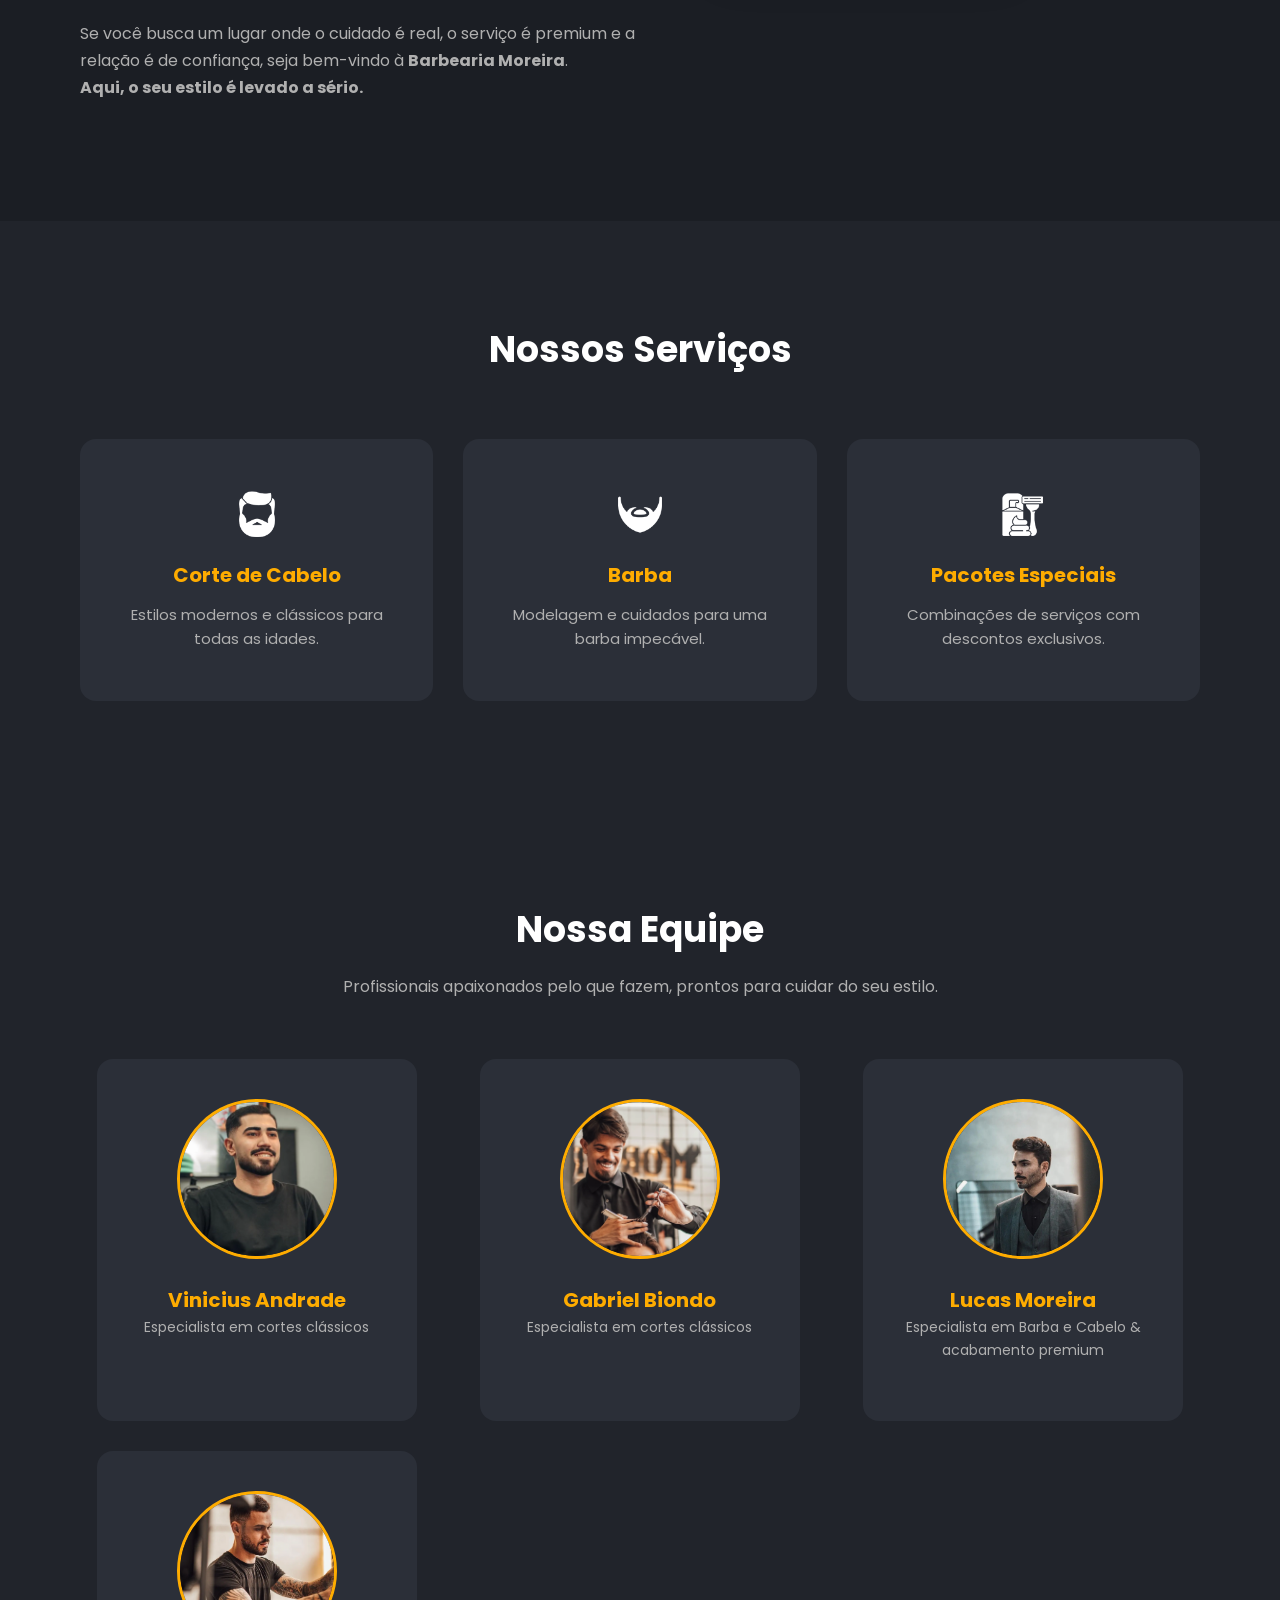
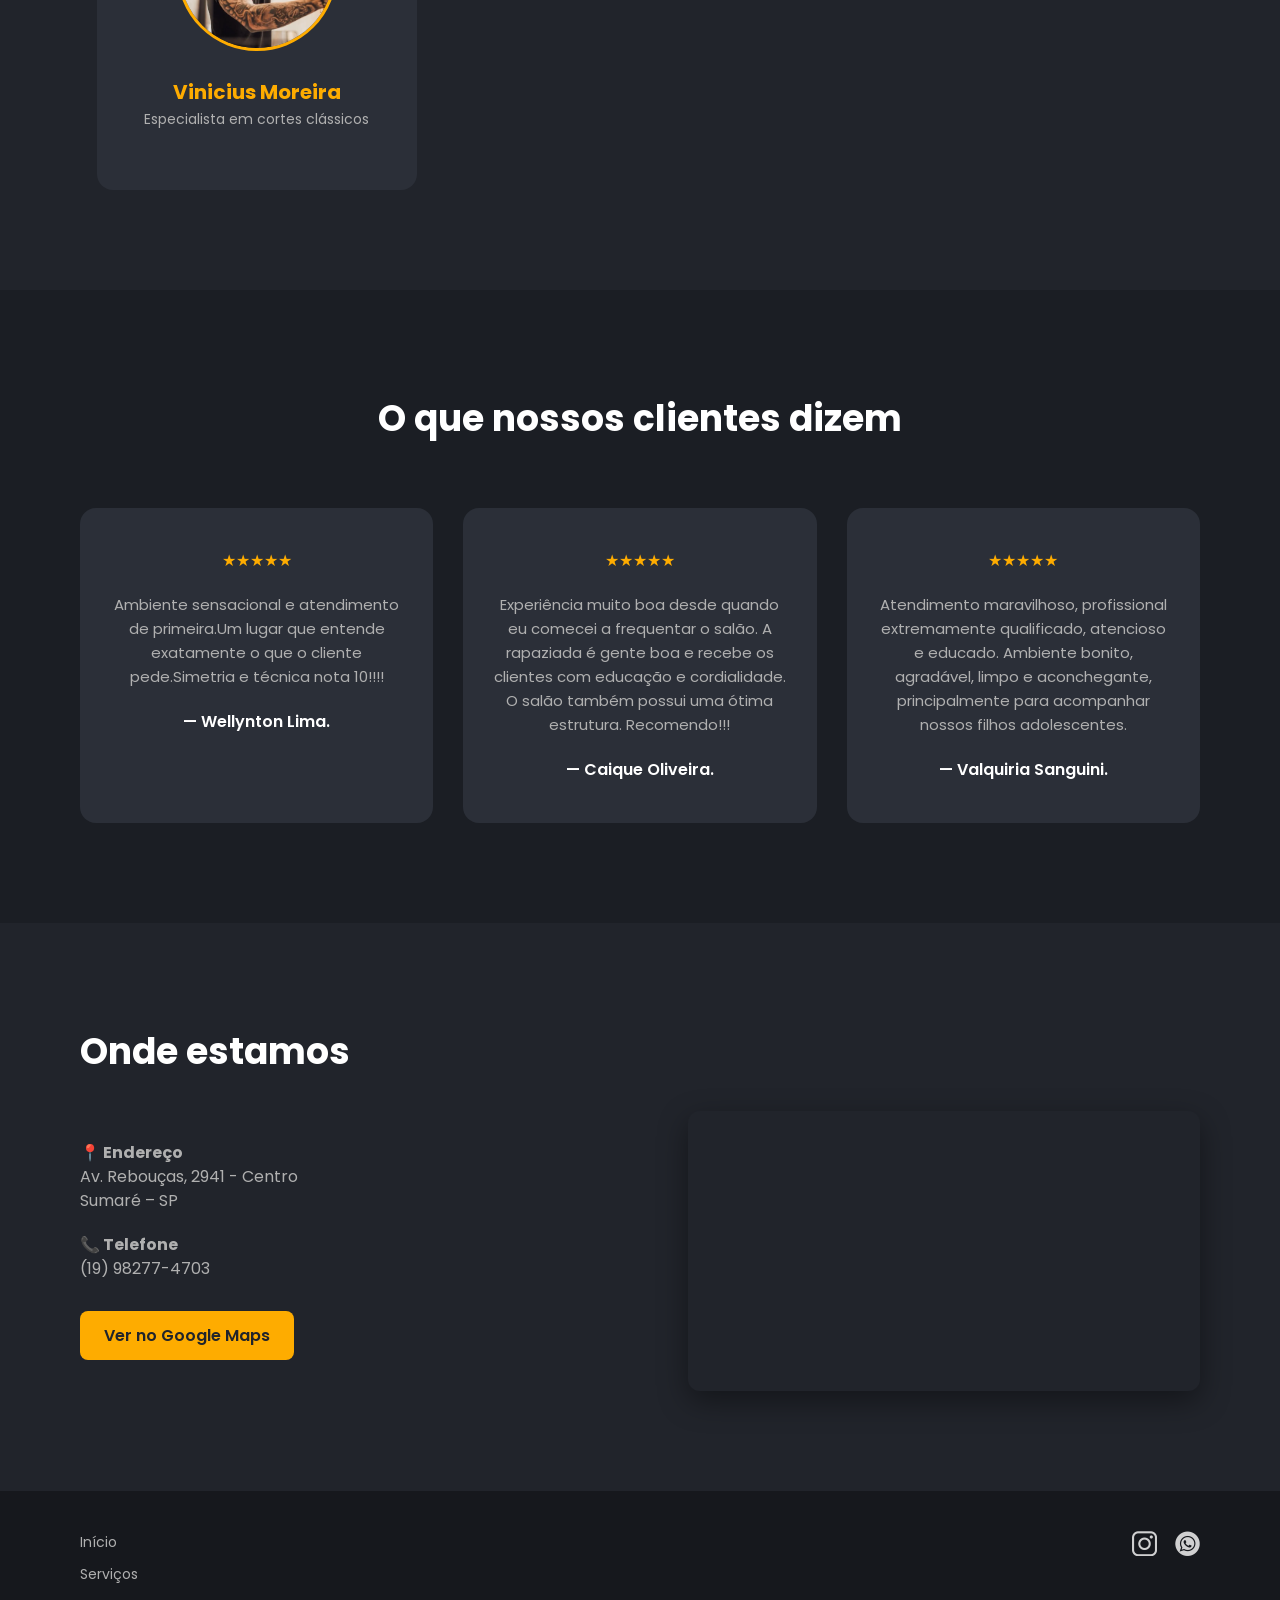
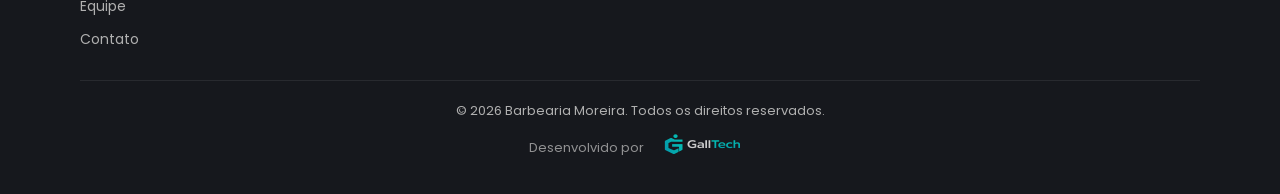
==== commit f7dfeeac: "removing the file extension name" ====
--- a/index.html
+++ b/index.html
@@ -18,6 +18,7 @@
         <nav class="nav-desktop">
             <a href="#">Início</a>
             <a href="#services">Serviços</a>
+            <a href="#about">Sobre</a>
             <a href="#team">Equipe</a>
             <a href="#contact">Contato</a>
         </nav>
@@ -34,6 +35,7 @@
     <div class="menu-mobile" id="menuMobile">
         <a href="#">Início</a>
         <a href="#services">Serviços</a>
+        <a href="#about">Sobre</a>
         <a href="#team">Equipe</a>
         <a href="#contact">Contato</a>
     </div>
@@ -43,7 +45,7 @@
         <p>Seu estilo, nossa paixão. Agende seu horário agora!</p>
         <a href="https://sites.appbarber.com.br/barbeariamoreir-3ic4" target="_blank" class="btn-agendar">Agende pelo App</a>
     </div>
-    <div class="about" id="sobre">
+    <div class="about" id="about">
         <div class="about-container">
 
             <!-- TEXTO -->
--- a/css/index.css
+++ b/css/index.css
@@ -651,8 +651,39 @@
     .team-grid {
         grid-template-columns: 1fr;
     }
+    .contact {
+        padding: 80px 20px;
+    }
+
     .contact-wrapper {
         grid-template-columns: 1fr;
+        gap: 30px;
+        justify-items: center; /* 🔥 ESSENCIAL */
+    }
+
+    .contact-info {
+        text-align: center;
+        max-width: 320px;       /* 🔥 limita largura */
+        margin: 0 auto;         /* 🔥 centraliza bloco */
+    }
+
+    .contact-info p {
+        text-align: center;
+    }
+
+    .contact-info a.btn-map {
+        margin: 0 auto;
+        display: inline-block;
+    }
+
+    .contact h2 {
+        text-align: center;
+    }
+
+    .map-container {
+        width: 100%;
+        max-width: 500px;       /* opcional, deixa elegante */
+        margin: 0 auto;
     }
     .testimonials {
         padding: 80px 20px;
@@ -694,17 +725,33 @@
     .contact-wrapper {
         grid-template-columns: 1fr;
         gap: 30px;
+        justify-items: center; /* 🔥 ESSENCIAL */
+    }
+
+    .contact-info {
+        text-align: center;
+        max-width: 320px;       /* 🔥 limita largura */
+        margin: 0 auto;         /* 🔥 centraliza bloco */
+    }
+
+    .contact-info p {
+        text-align: center;
+    }
+
+    .contact-info a.btn-map {
+        margin: 0 auto;
+        display: inline-block;
+    }
+
+    .contact h2 {
+        text-align: center;
     }
 
     .map-container {
-        height: 240px;
-    }
-
-    .contact-info {
-        max-width: 100%;
-        text-align: center;
-    }
-
+        width: 100%;
+        max-width: 500px;       /* opcional, deixa elegante */
+        margin: 0 auto;
+    }
     .btn-map {
         margin: 0 auto;
         display: inline-block;
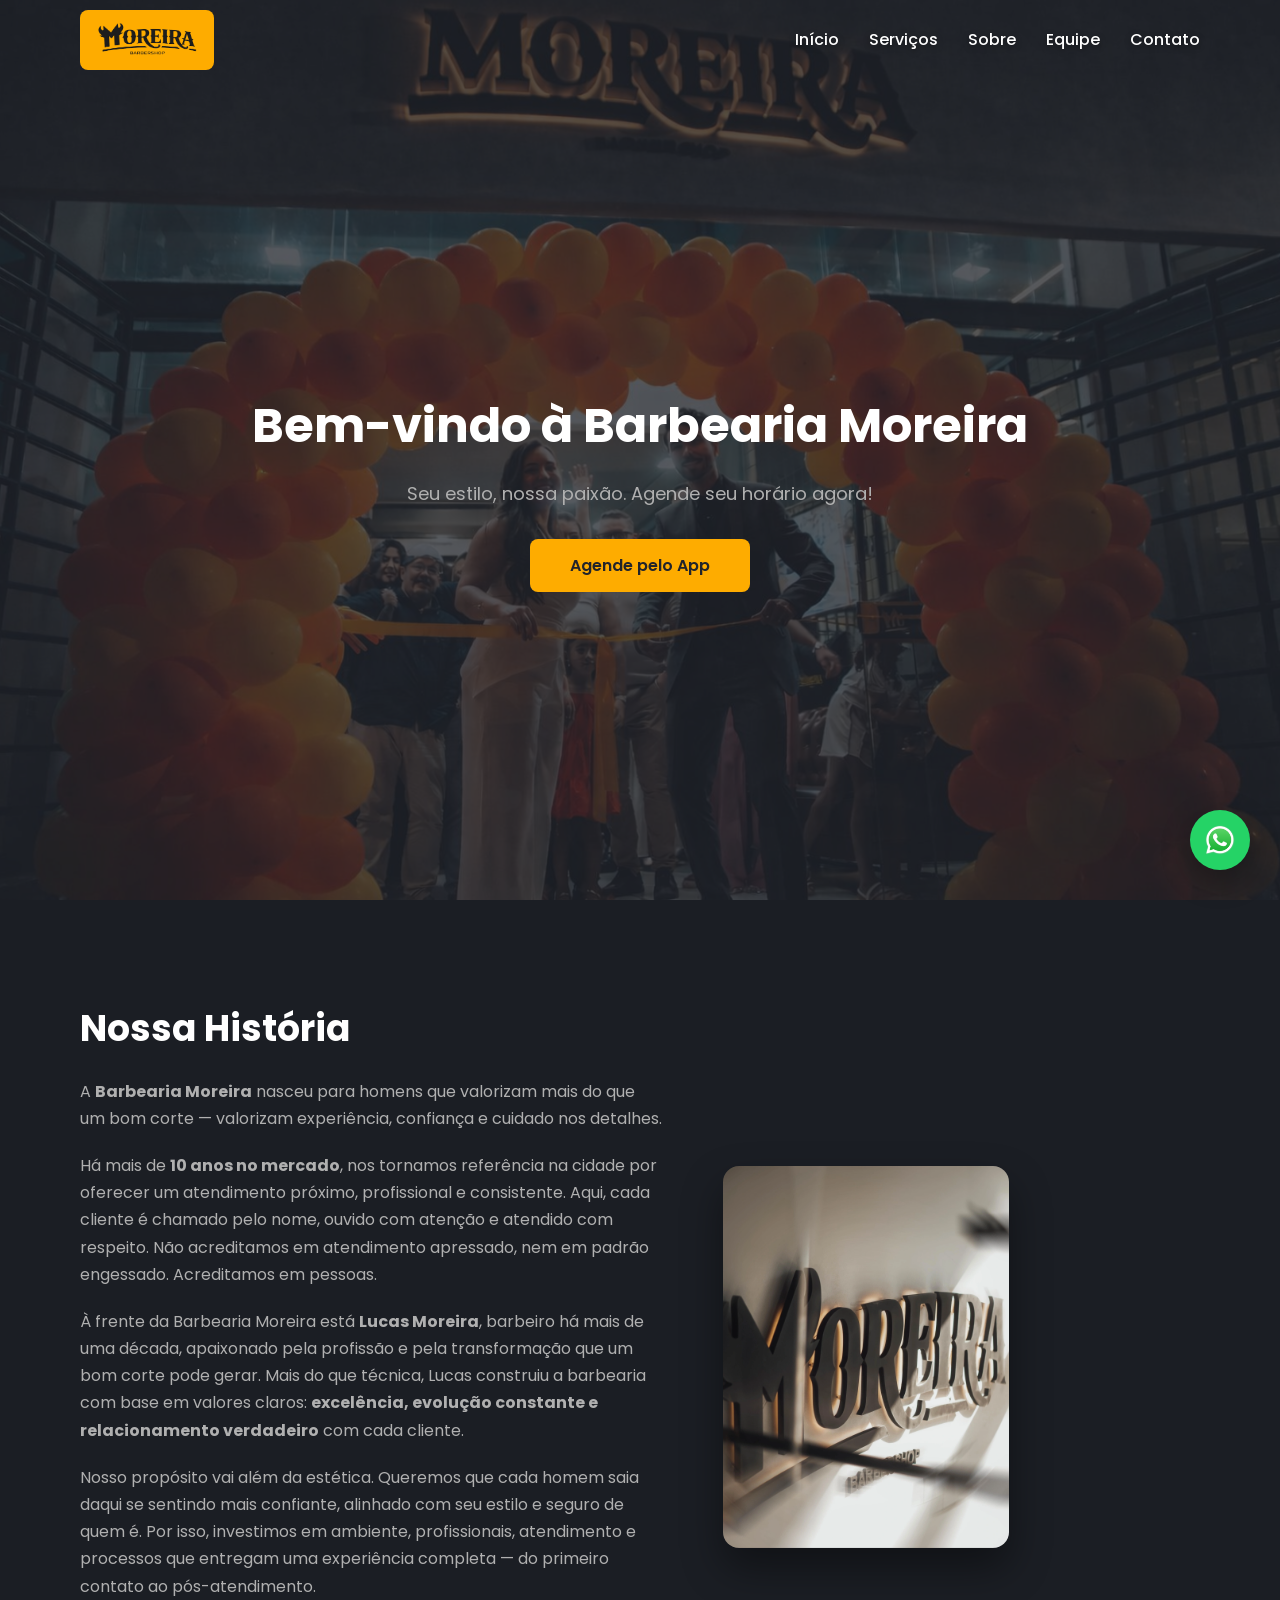
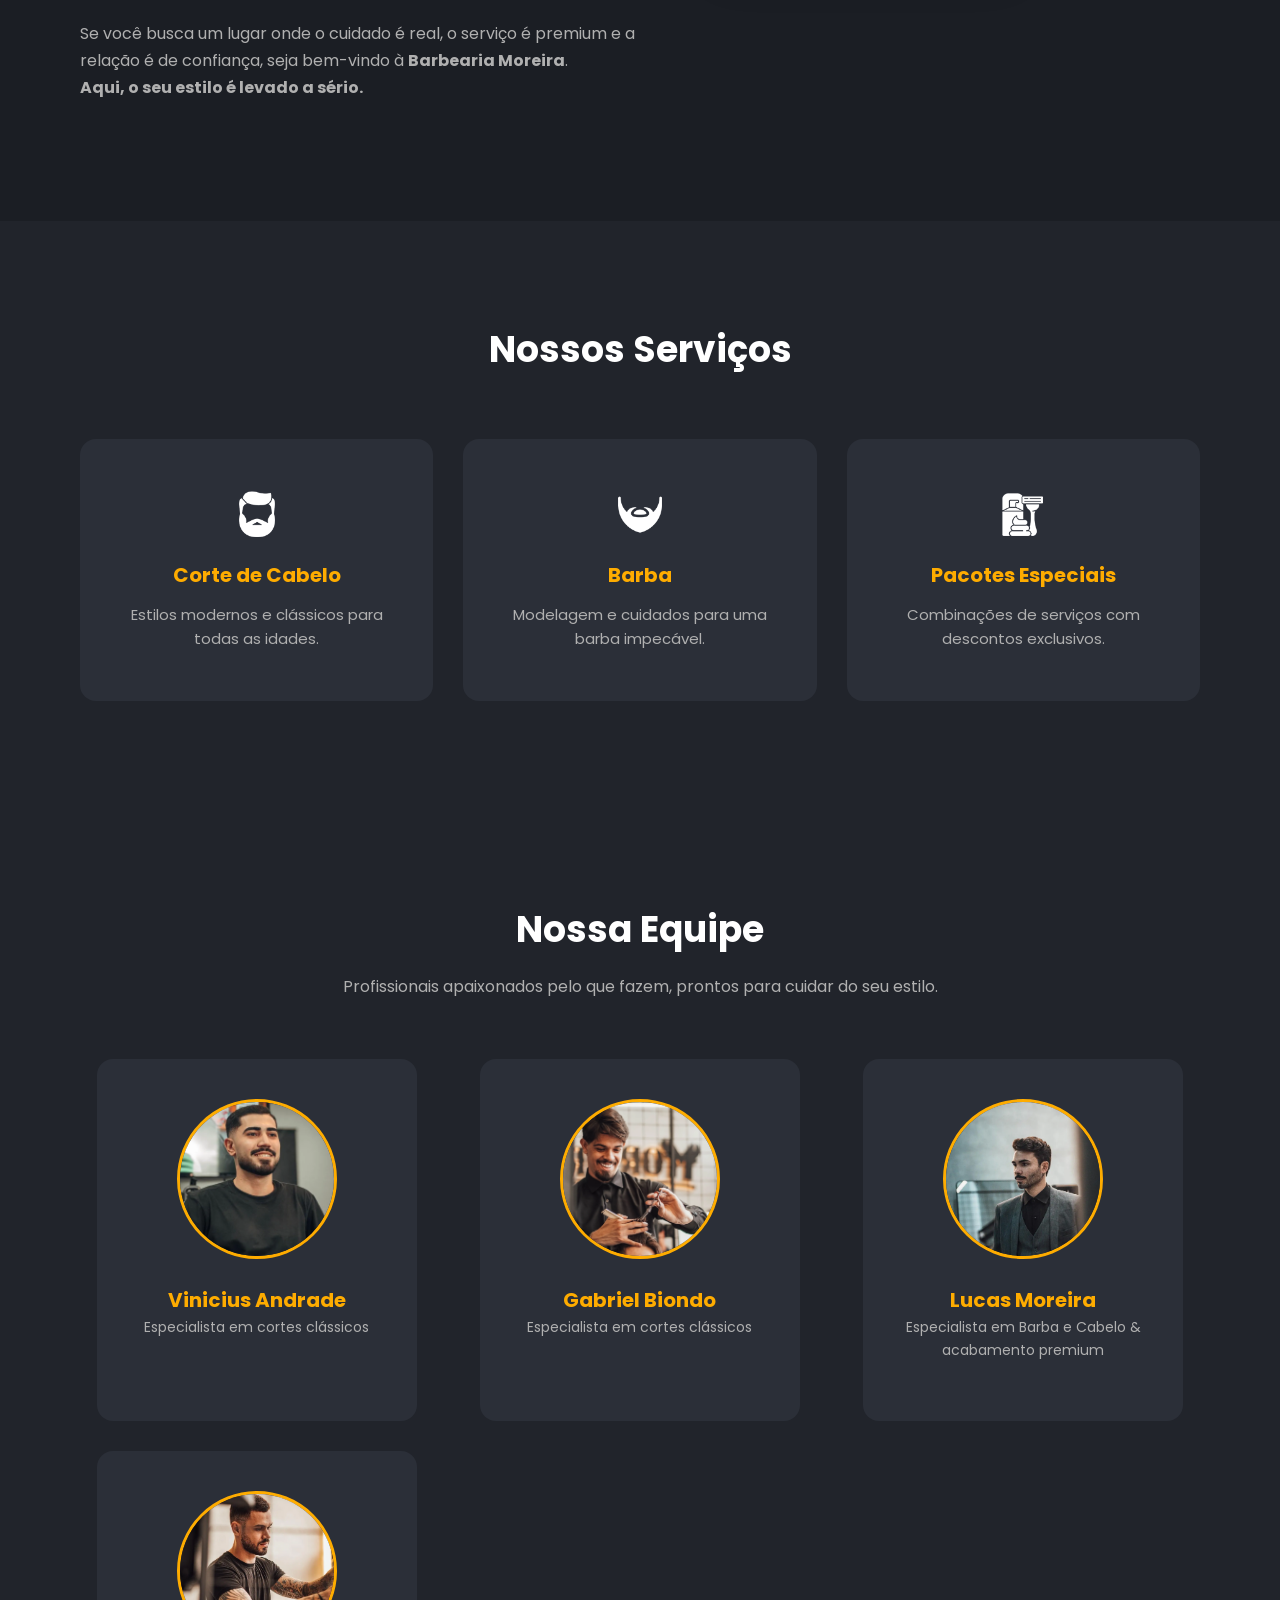
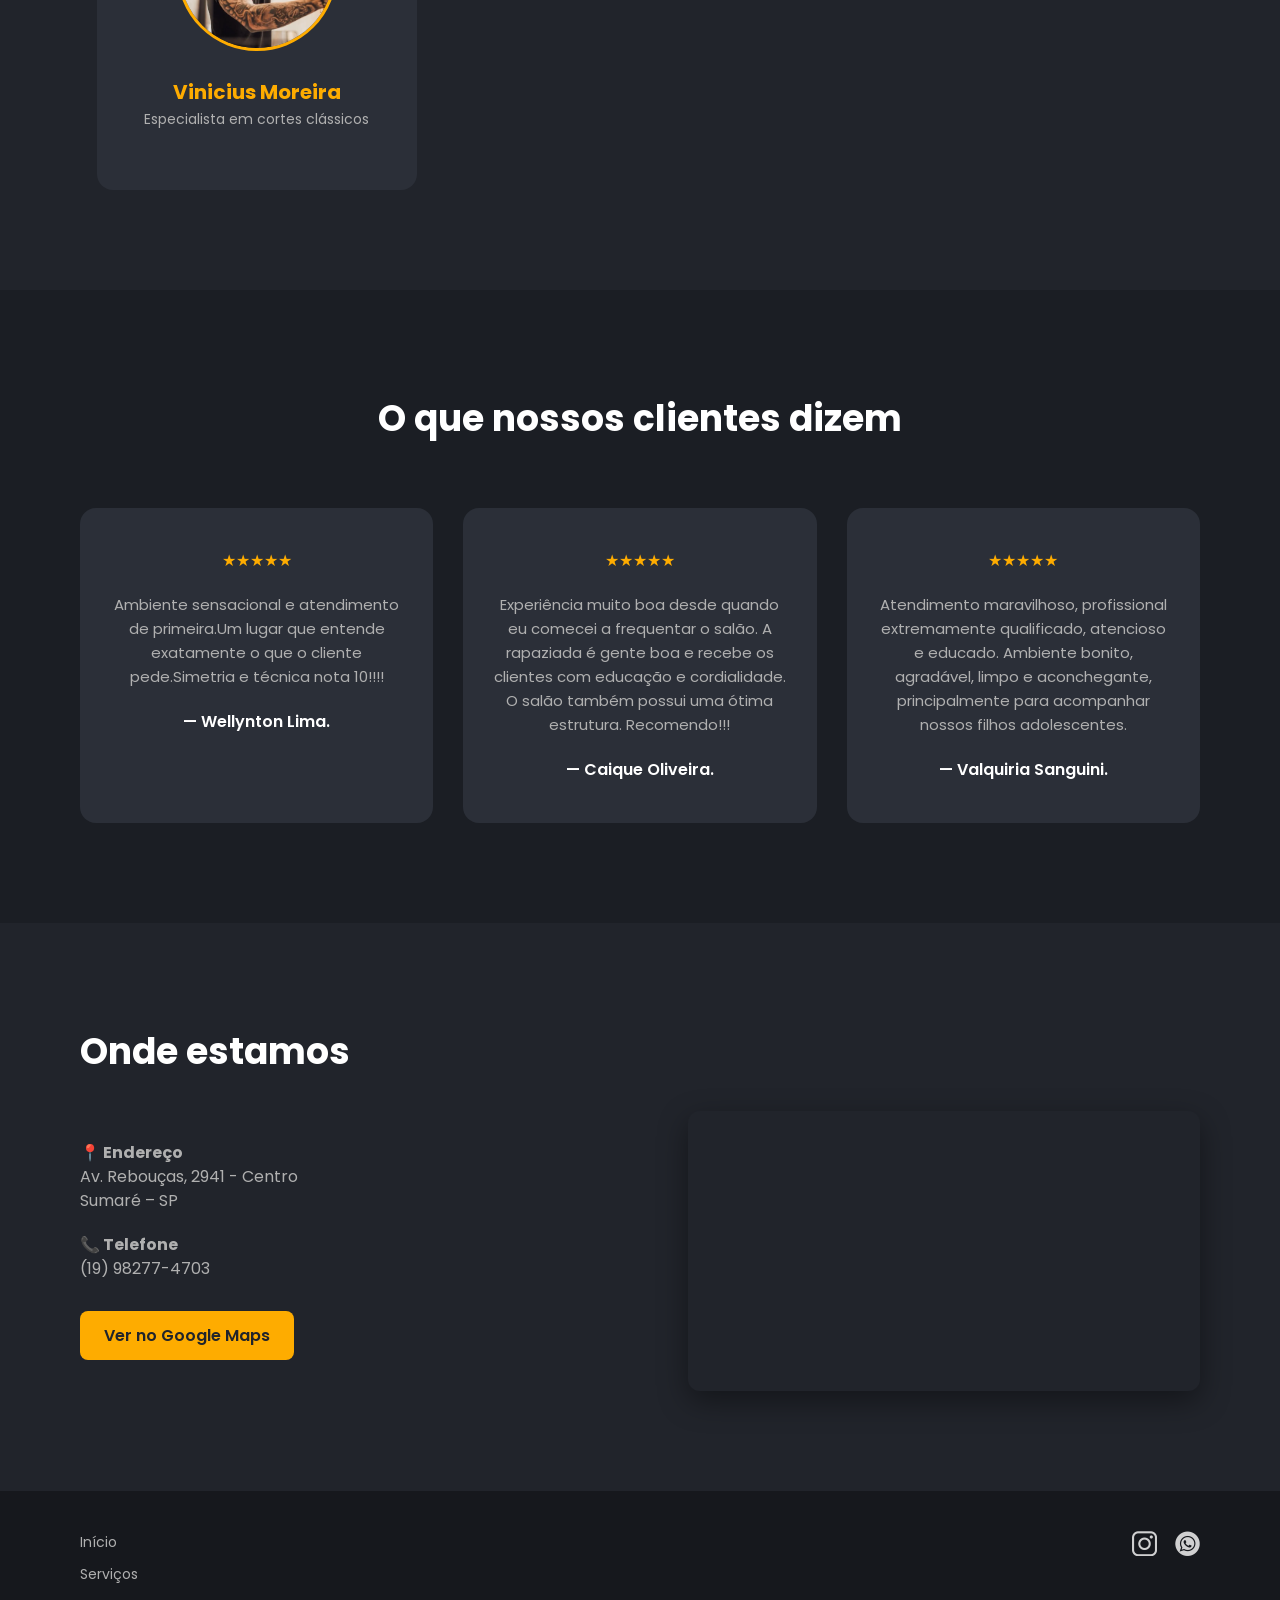
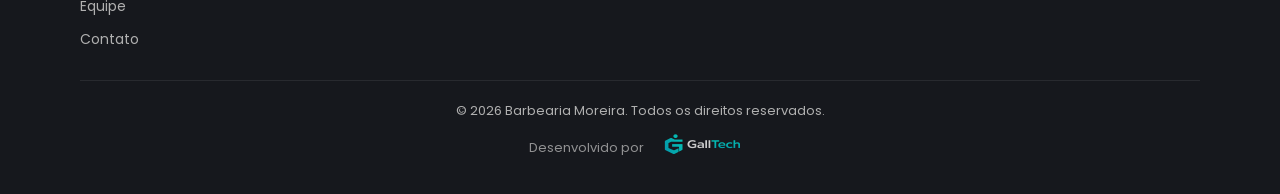
==== commit 40047998: "removing hero and adding slider" ====
--- a/index.html
+++ b/index.html
@@ -40,11 +40,50 @@
         <a href="#contact">Contato</a>
     </div>
 
-    <div class="hero">
-        <h1>Bem vindo à Barbearia Moreira</h1>
-        <p>Seu estilo, nossa paixão. Agende seu horário agora!</p>
-        <a href="https://sites.appbarber.com.br/barbeariamoreir-3ic4" target="_blank" class="btn-agendar">Agende pelo App</a>
-    </div>
+    <section class="hero-slider">
+
+        <div class="slides">
+
+            <div class="slide active">
+                <div class="slide-bg desktop" style="background-image:url('./img/slider/1-new.png')"></div>
+                <div class="slide-bg mobile" style="background-image:url('./img/slider/1-new-m.jpg')"></div>
+            </div>
+
+            <div class="slide">
+                <div class="slide-bg desktop" style="background-image:url('./img/slider/2-new.png')"></div>
+                <div class="slide-bg mobile" style="background-image:url('./img/slider/2-new-m.jpg')"></div>
+            </div>
+
+            <div class="slide">
+                <div class="slide-bg desktop" style="background-image:url('./img/slider/3-new.jpg')"></div>
+                <div class="slide-bg mobile" style="background-image:url('./img/slider/3-new-m.jpg')"></div>
+            </div>
+
+            <div class="slide">
+                <div class="slide-bg desktop" style="background-image:url('./img/slider/4-new.jpg')"></div>
+                <div class="slide-bg mobile" style="background-image:url('./img/slider/4-new-m.jpg')"></div>
+            </div>
+
+        </div>
+
+
+        <!-- OVERLAY -->
+        <div class="slider-overlay"></div>
+
+        <!-- CONTEÚDO -->
+        <div class="slider-content">
+            <h1>Bem-vindo à Barbearia Moreira</h1>
+            <p>Seu estilo, nossa paixão. Agende seu horário agora!</p>
+
+            <a href="https://sites.appbarber.com.br/barbeariamoreir-3ic4"
+            target="_blank"
+            class="btn-agendar">
+                Agende pelo App
+            </a>
+        </div>
+
+    </section>
+
     <div class="about" id="about">
         <div class="about-container">
 
--- a/css/index.css
+++ b/css/index.css
@@ -148,32 +148,81 @@
     transform: rotate(-45deg) translate(7px, -7px);
 }
 
-/* HERO */
-.hero {
-    height: calc(100vh);
-    background: linear-gradient(
-        rgba(33, 36, 43, 0.85),
-        rgba(33, 36, 43, 0.85)
-    ),
-    url("../img/hero-barbershop.webp") center/cover no-repeat;
+/* ========================= */
+/* HERO SLIDER */
+/* ========================= */
+
+.hero-slider {
+    position: relative;
+    height: 100vh;
+    overflow: hidden;
+}
+
+/* SLIDES */
+.slides {
+    position: absolute;
+    inset: 0;
+}
+
+/* SLIDE BASE */
+.slide {
+    position: absolute;
+    inset: 0;
+    opacity: 0;
+    transition: opacity 1s ease-in-out;
+}
+
+.slide.active {
+    opacity: 1;
+}
+
+/* BACKGROUNDS */
+.slide-bg {
+    position: absolute;
+    inset: 0;
+    background-size: cover;
+    background-position: center;
+}
+
+/* VISIBILIDADE */
+.slide-bg.mobile {
+    display: none;
+}
+
+/* OVERLAY ESCURO */
+.slider-overlay {
+    position: absolute;
+    inset: 0;
+    background: rgba(33, 36, 43, 0.75);
+    z-index: 1;
+}
+
+/* CONTEÚDO */
+.slider-content {
+    position: relative;
+    z-index: 2;
+    height: 100%;
+    padding-top: 80px;
+
     display: flex;
     flex-direction: column;
     align-items: center;
     justify-content: center;
     text-align: center;
-    padding: 0 20px;
-    padding-top: 80px;
-}
-
-.hero h1 {
+
+    color: #fff;
+}
+
+.slider-content h1 {
     font-size: 48px;
     margin-bottom: 15px;
 }
 
-.hero p {
+.slider-content p {
     font-size: 18px;
     color: var(--gray);
     margin-bottom: 30px;
+    max-width: 600px;
 }
 
 .btn-agendar {
@@ -622,8 +671,21 @@
         text-shadow: none;
     }
 
-    .hero h1 {
-        font-size: 36px;
+    .slider-content h1 {
+        font-size: 34px;
+    }
+
+    .slider-content p {
+        font-size: 16px;
+        padding: 0 20px;
+    }
+    .slide-bg.desktop {
+        display: none;
+    }
+
+    .slide-bg.mobile {
+        display: block;
+        background-position: center top; /* 🔥 prioriza topo da imagem */
     }
     .about {
         padding: 80px 20px;
@@ -701,12 +763,21 @@
 }
 
 @media (max-width: 480px) {
-    .hero h1 {
-        font-size: 28px;
-    }
-
-    .hero p {
+    .slider-content h1 {
+        font-size: 34px;
+    }
+
+    .slider-content p {
         font-size: 16px;
+        padding: 0 20px;
+    }
+    .slide-bg.desktop {
+        display: none;
+    }
+
+    .slide-bg.mobile {
+        display: block;
+        background-position: center top; /* 🔥 prioriza topo da imagem */
     }
 
     .btn-agendar {
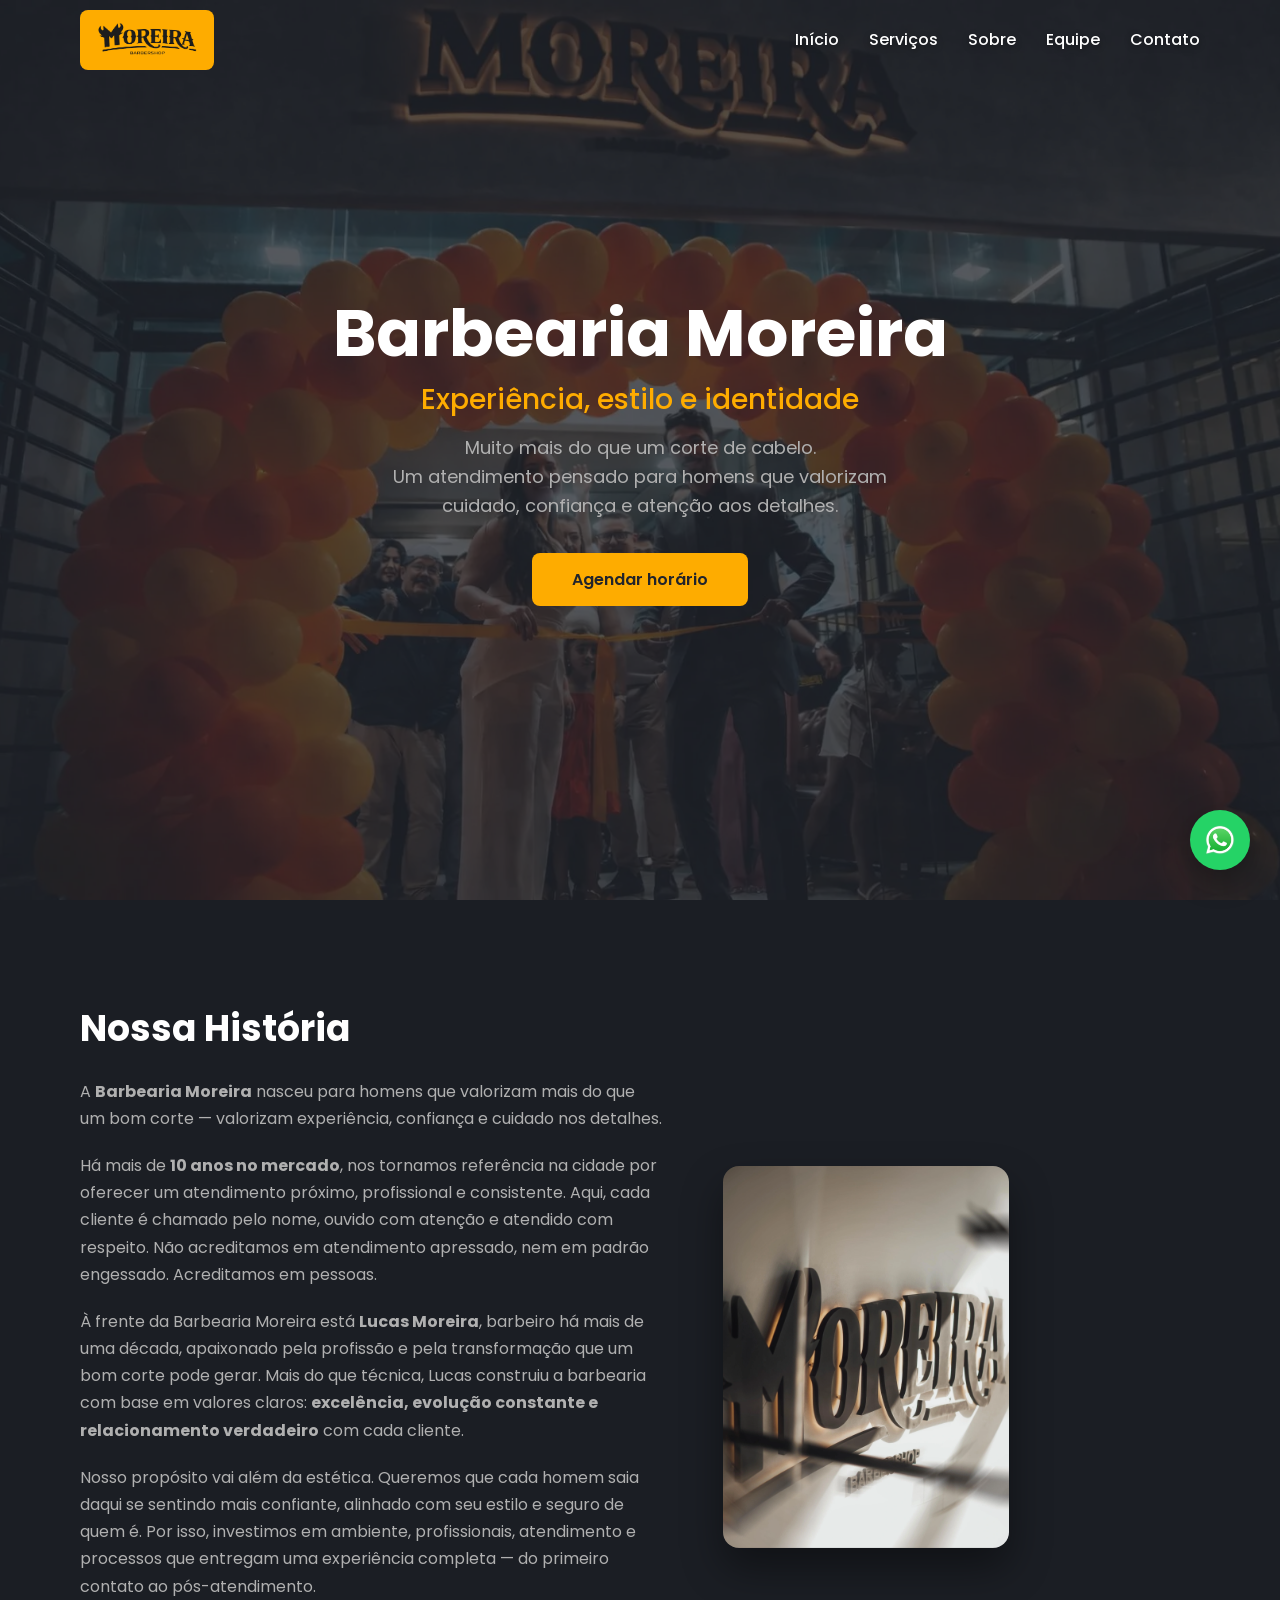
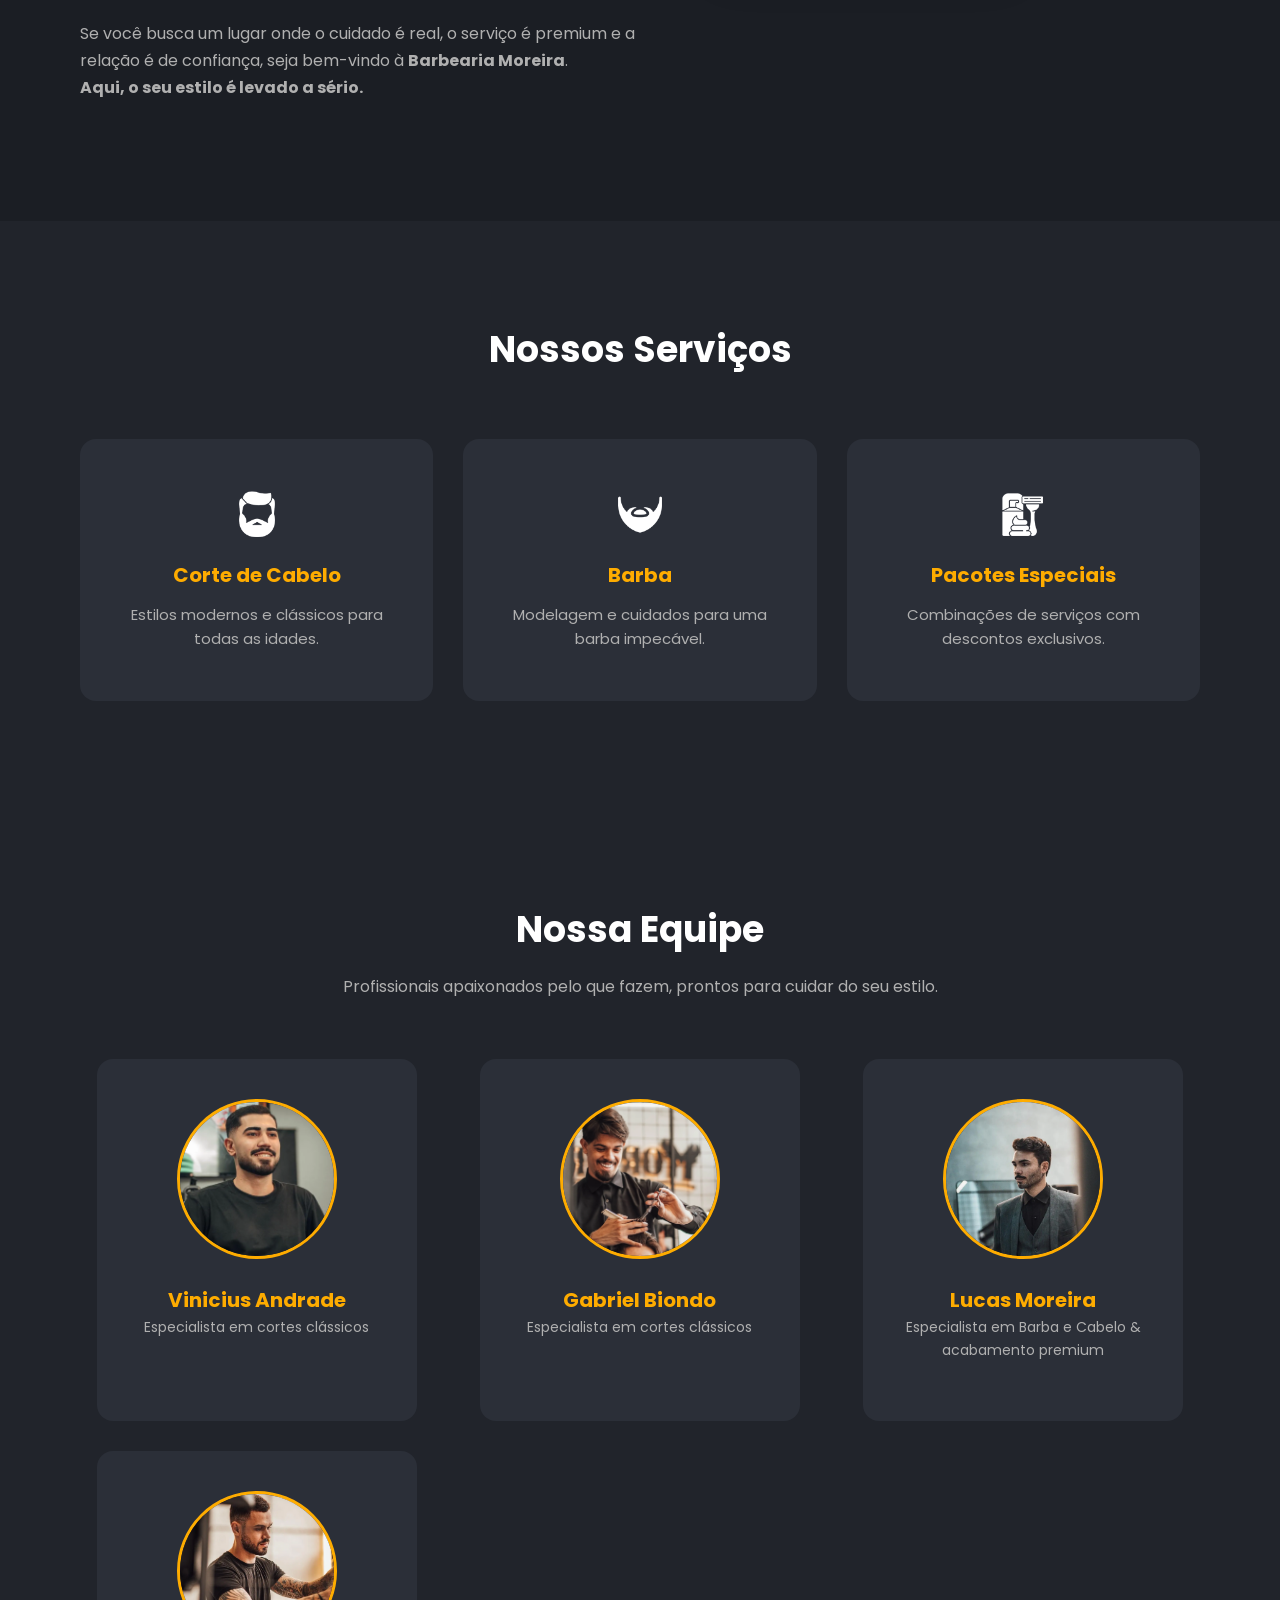
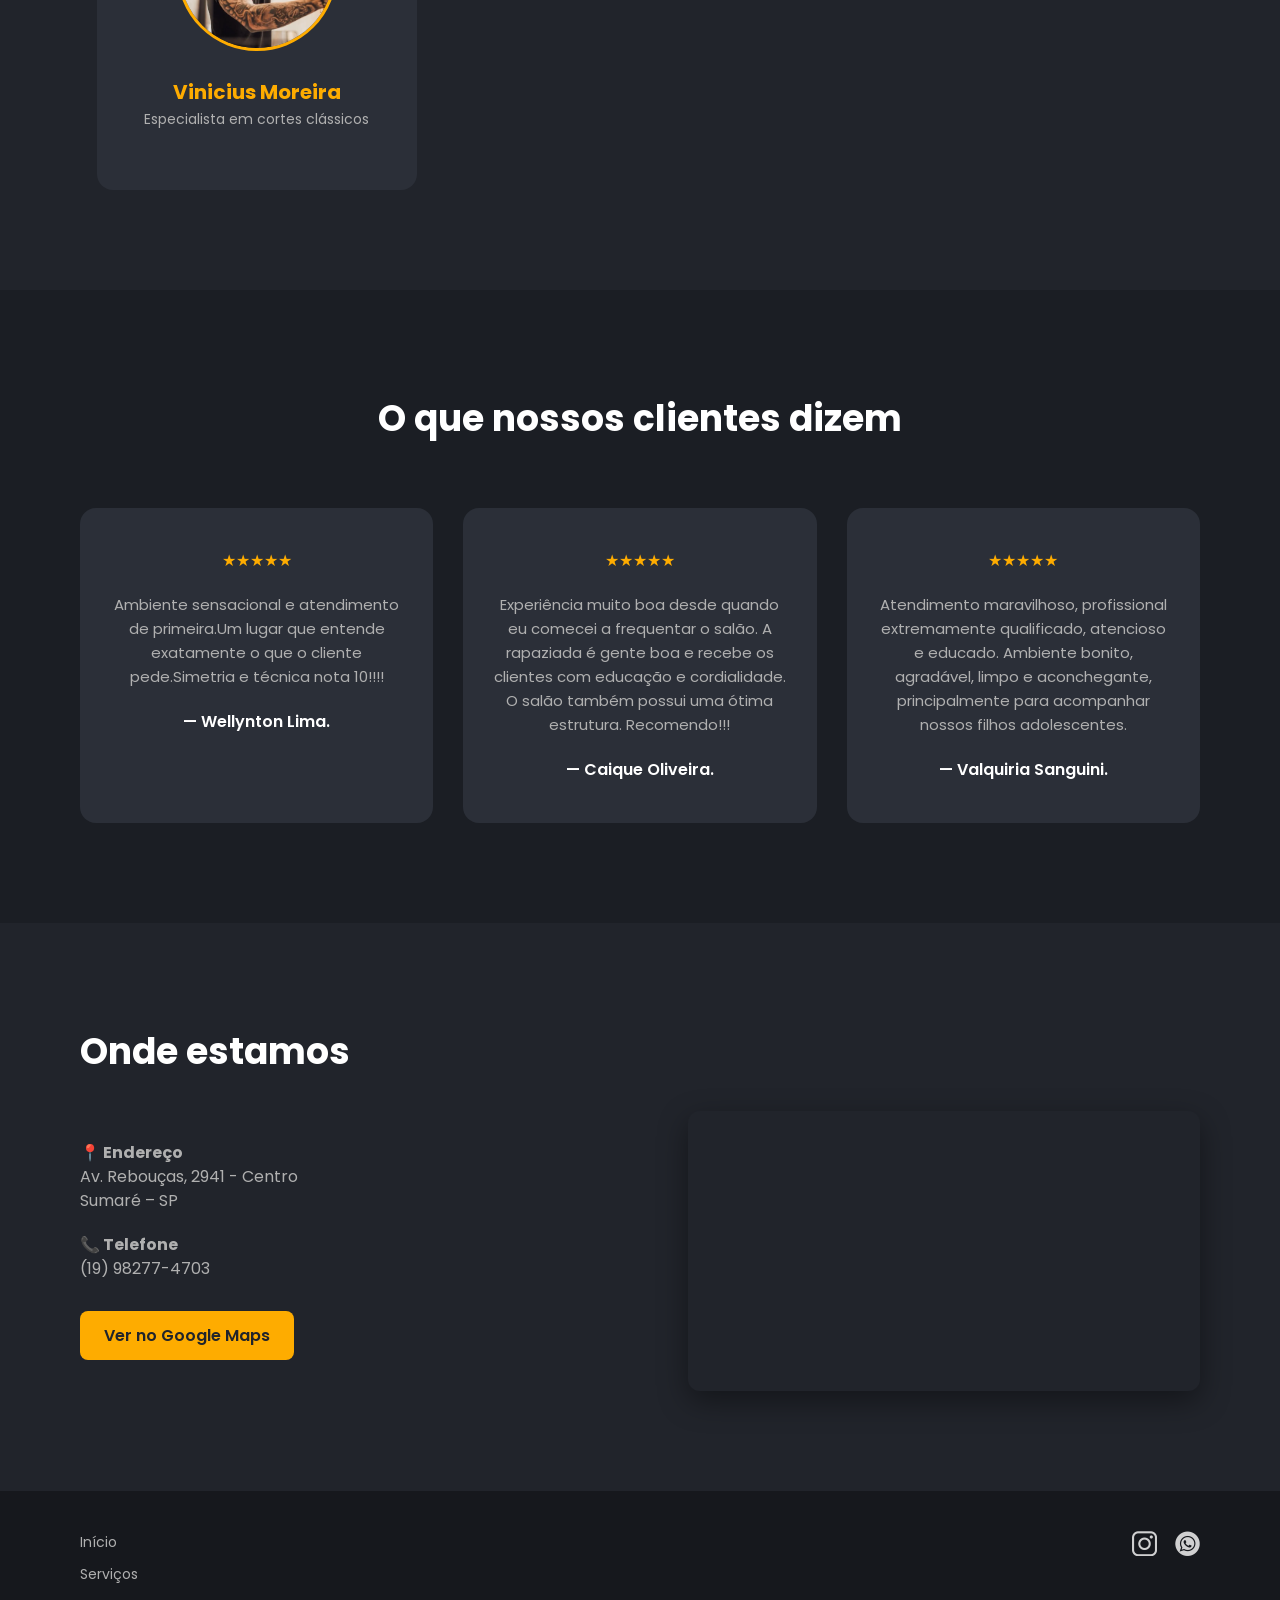
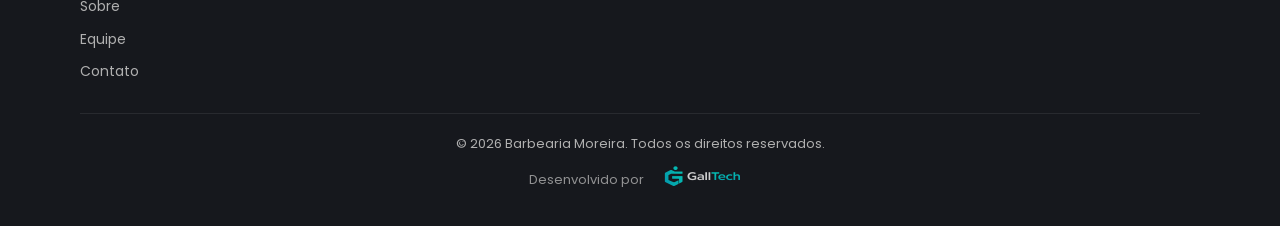
==== commit b52b7913: "adjusting image file format" ====
--- a/index.html
+++ b/index.html
@@ -40,49 +40,56 @@
         <a href="#contact">Contato</a>
     </div>
 
-    <section class="hero-slider">
-
-        <div class="slides">
-
-            <div class="slide active">
-                <div class="slide-bg desktop" style="background-image:url('./img/slider/1-new.png')"></div>
-                <div class="slide-bg mobile" style="background-image:url('./img/slider/1-new-m.jpg')"></div>
-            </div>
-
-            <div class="slide">
-                <div class="slide-bg desktop" style="background-image:url('./img/slider/2-new.png')"></div>
-                <div class="slide-bg mobile" style="background-image:url('./img/slider/2-new-m.jpg')"></div>
-            </div>
-
-            <div class="slide">
-                <div class="slide-bg desktop" style="background-image:url('./img/slider/3-new.jpg')"></div>
-                <div class="slide-bg mobile" style="background-image:url('./img/slider/3-new-m.jpg')"></div>
-            </div>
-
-            <div class="slide">
-                <div class="slide-bg desktop" style="background-image:url('./img/slider/4-new.jpg')"></div>
-                <div class="slide-bg mobile" style="background-image:url('./img/slider/4-new-m.jpg')"></div>
-            </div>
-
-        </div>
-
-
-        <!-- OVERLAY -->
-        <div class="slider-overlay"></div>
-
-        <!-- CONTEÚDO -->
-        <div class="slider-content">
-            <h1>Bem-vindo à Barbearia Moreira</h1>
-            <p>Seu estilo, nossa paixão. Agende seu horário agora!</p>
-
-            <a href="https://sites.appbarber.com.br/barbeariamoreir-3ic4"
-            target="_blank"
-            class="btn-agendar">
-                Agende pelo App
-            </a>
-        </div>
-
-    </section>
+<section class="hero-slider">
+
+    <!-- SLIDES -->
+    <div class="slides">
+        <div class="slide active">
+            <div class="slide-bg desktop" style="background-image:url('./img/slider/1-new.webp')"></div>
+            <div class="slide-bg mobile" style="background-image:url('./img/slider/1-new-m.webp')"></div>
+        </div>
+
+        <div class="slide">
+            <div class="slide-bg desktop" style="background-image:url('./img/slider/2-new.webp')"></div>
+            <div class="slide-bg mobile" style="background-image:url('./img/slider/2-new-m.webp')"></div>
+        </div>
+
+        <div class="slide">
+            <div class="slide-bg desktop" style="background-image:url('./img/slider/3-new.webp')"></div>
+            <div class="slide-bg mobile" style="background-image:url('./img/slider/3-new-m.webp')"></div>
+        </div>
+
+        <div class="slide">
+            <div class="slide-bg desktop" style="background-image:url('./img/slider/4-new.webp')"></div>
+            <div class="slide-bg mobile" style="background-image:url('./img/slider/4-new-m.webp')"></div>
+        </div>
+    </div>
+
+    <!-- OVERLAY -->
+    <div class="slider-overlay"></div>
+
+    <!-- CONTEÚDO -->
+    <div class="slider-content">
+        <h1>
+            Barbearia Moreira<br>
+            <span>Experiência, estilo e identidade</span>
+        </h1>
+
+        <p>
+            Muito mais do que um corte de cabelo.<br>
+            Um atendimento pensado para homens que valorizam cuidado,
+            confiança e atenção aos detalhes.
+        </p>
+
+        <a href="https://sites.appbarber.com.br/barbeariamoreir-3ic4"
+           target="_blank"
+           class="btn-agendar">
+            Agendar horário
+        </a>
+    </div>
+
+</section>
+
 
     <div class="about" id="about">
         <div class="about-container">
@@ -288,6 +295,7 @@
             <div class="footer-nav">
                 <a href="#">Início</a>
                 <a href="#services">Serviços</a>
+                <a href="#about">Sobre</a>
                 <a href="#team">Equipe</a>
                 <a href="#contact">Contato</a>
             </div>
--- a/css/index.css
+++ b/css/index.css
@@ -155,6 +155,7 @@
 .hero-slider {
     position: relative;
     height: 100vh;
+    min-height: 520px;
     overflow: hidden;
 }
 
@@ -164,17 +165,17 @@
     inset: 0;
 }
 
-/* SLIDE BASE */
 .slide {
     position: absolute;
     inset: 0;
     opacity: 0;
-    transition: opacity 1s ease-in-out;
+    transition: opacity 1s ease;
 }
 
 .slide.active {
     opacity: 1;
 }
+
 
 /* BACKGROUNDS */
 .slide-bg {
@@ -199,31 +200,48 @@
 
 /* CONTEÚDO */
 .slider-content {
-    position: relative;
-    z-index: 2;
-    height: 100%;
-    padding-top: 80px;
+    position: absolute;
+    inset: 0;
+    z-index: 3;
 
     display: flex;
     flex-direction: column;
     align-items: center;
     justify-content: center;
+
     text-align: center;
-
-    color: #fff;
+    padding: 0 20px;
 }
 
 .slider-content h1 {
-    font-size: 48px;
-    margin-bottom: 15px;
+    font-family: "Poppins", sans-serif;
+    font-size: 66px;
+    font-weight: 700;
+    line-height: 1.2;
+    margin-bottom: 18px;
+    text-transform: none; /* 🔥 remove CAPS */
+}
+
+.slider-content h1 span {
+    display: block;
+    font-size: 28px;
+    font-weight: 500;
+    color: var(--gold);
+    margin-top: 10px;
 }
 
 .slider-content p {
+    font-family: "Poppins", sans-serif;
+    max-width: 560px;
     font-size: 18px;
-    color: var(--gray);
-    margin-bottom: 30px;
-    max-width: 600px;
-}
+    font-weight: 400;
+    color: var(--gray);
+    margin-bottom: 32px;
+    line-height: 1.6;
+}
+
+
+
 
 .btn-agendar {
     background-color: var(--gold);
@@ -672,12 +690,15 @@
     }
 
     .slider-content h1 {
-        font-size: 34px;
+        font-size: 32px;
+    }
+
+    .slider-content h1 span {
+        font-size: 16px;
     }
 
     .slider-content p {
         font-size: 16px;
-        padding: 0 20px;
     }
     .slide-bg.desktop {
         display: none;
@@ -764,12 +785,15 @@
 
 @media (max-width: 480px) {
     .slider-content h1 {
-        font-size: 34px;
+        font-size: 32px;
+    }
+
+    .slider-content h1 span {
+        font-size: 16px;
     }
 
     .slider-content p {
         font-size: 16px;
-        padding: 0 20px;
     }
     .slide-bg.desktop {
         display: none;
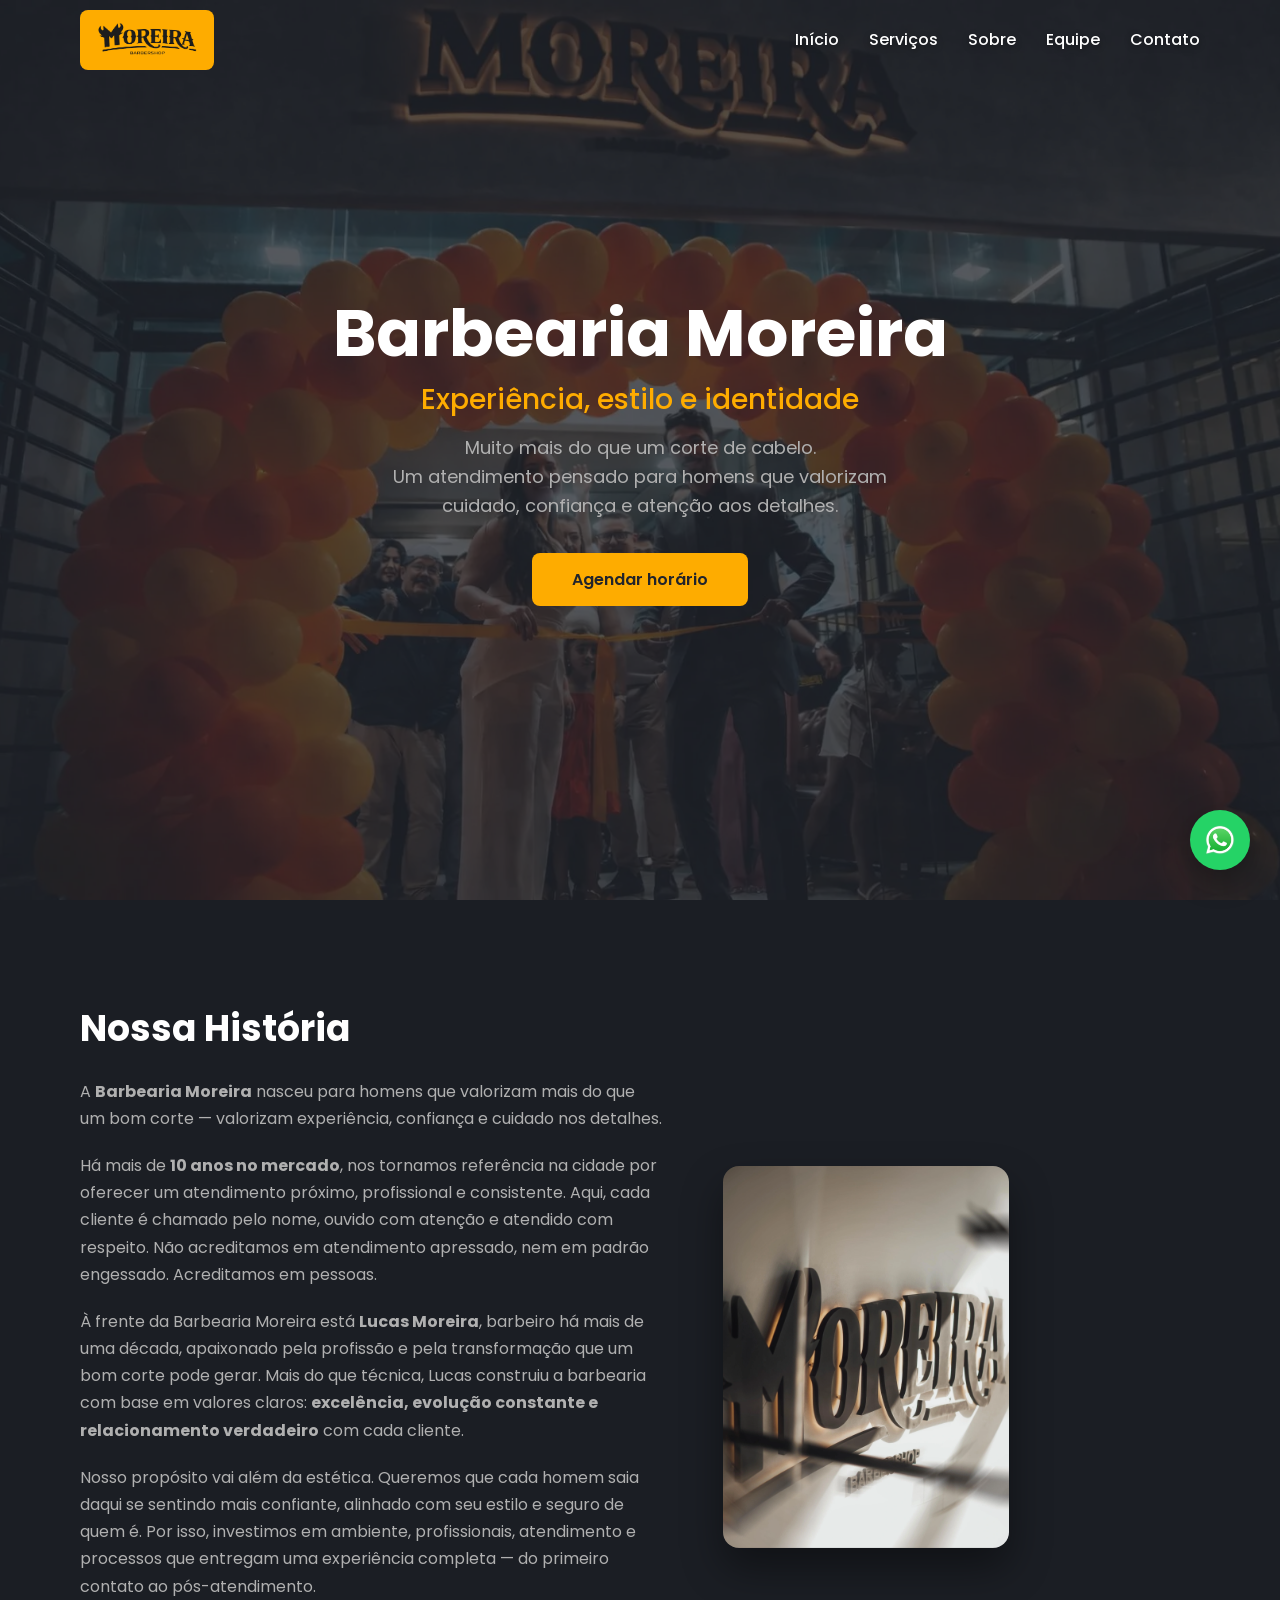
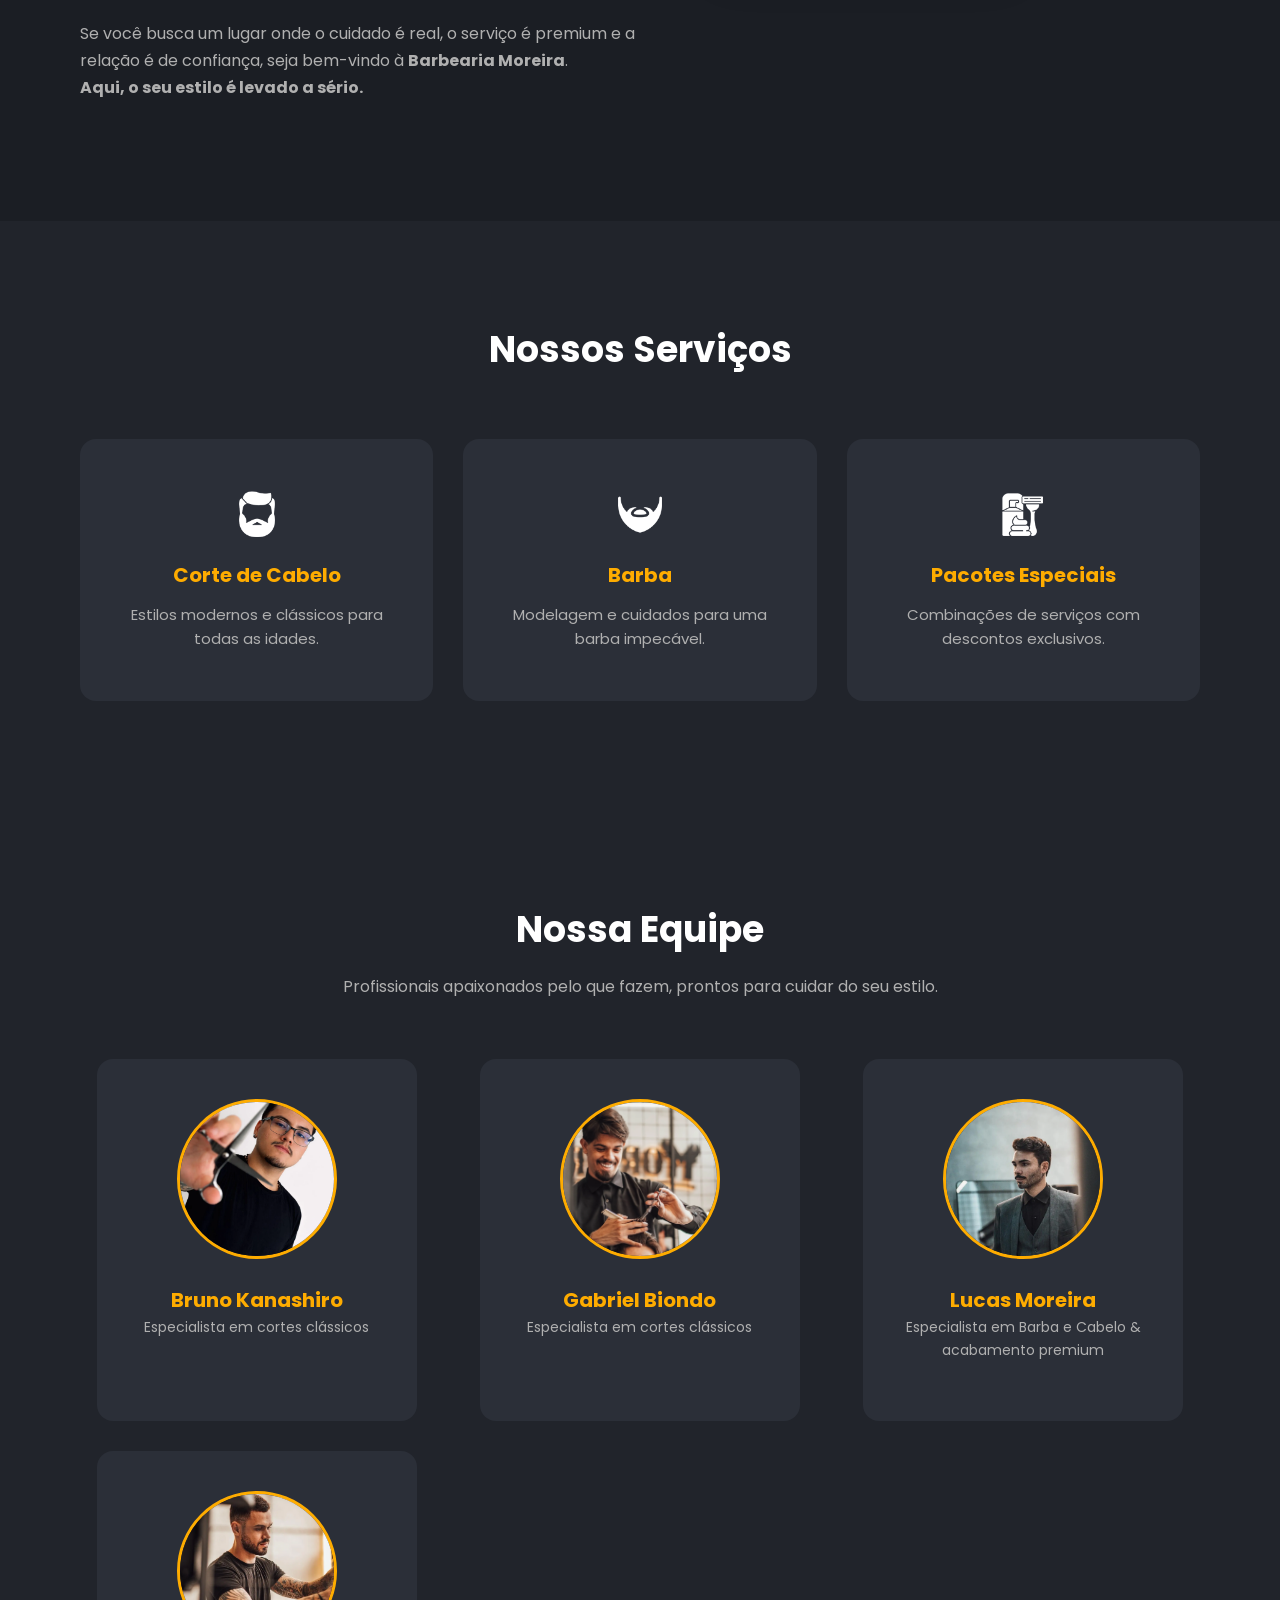
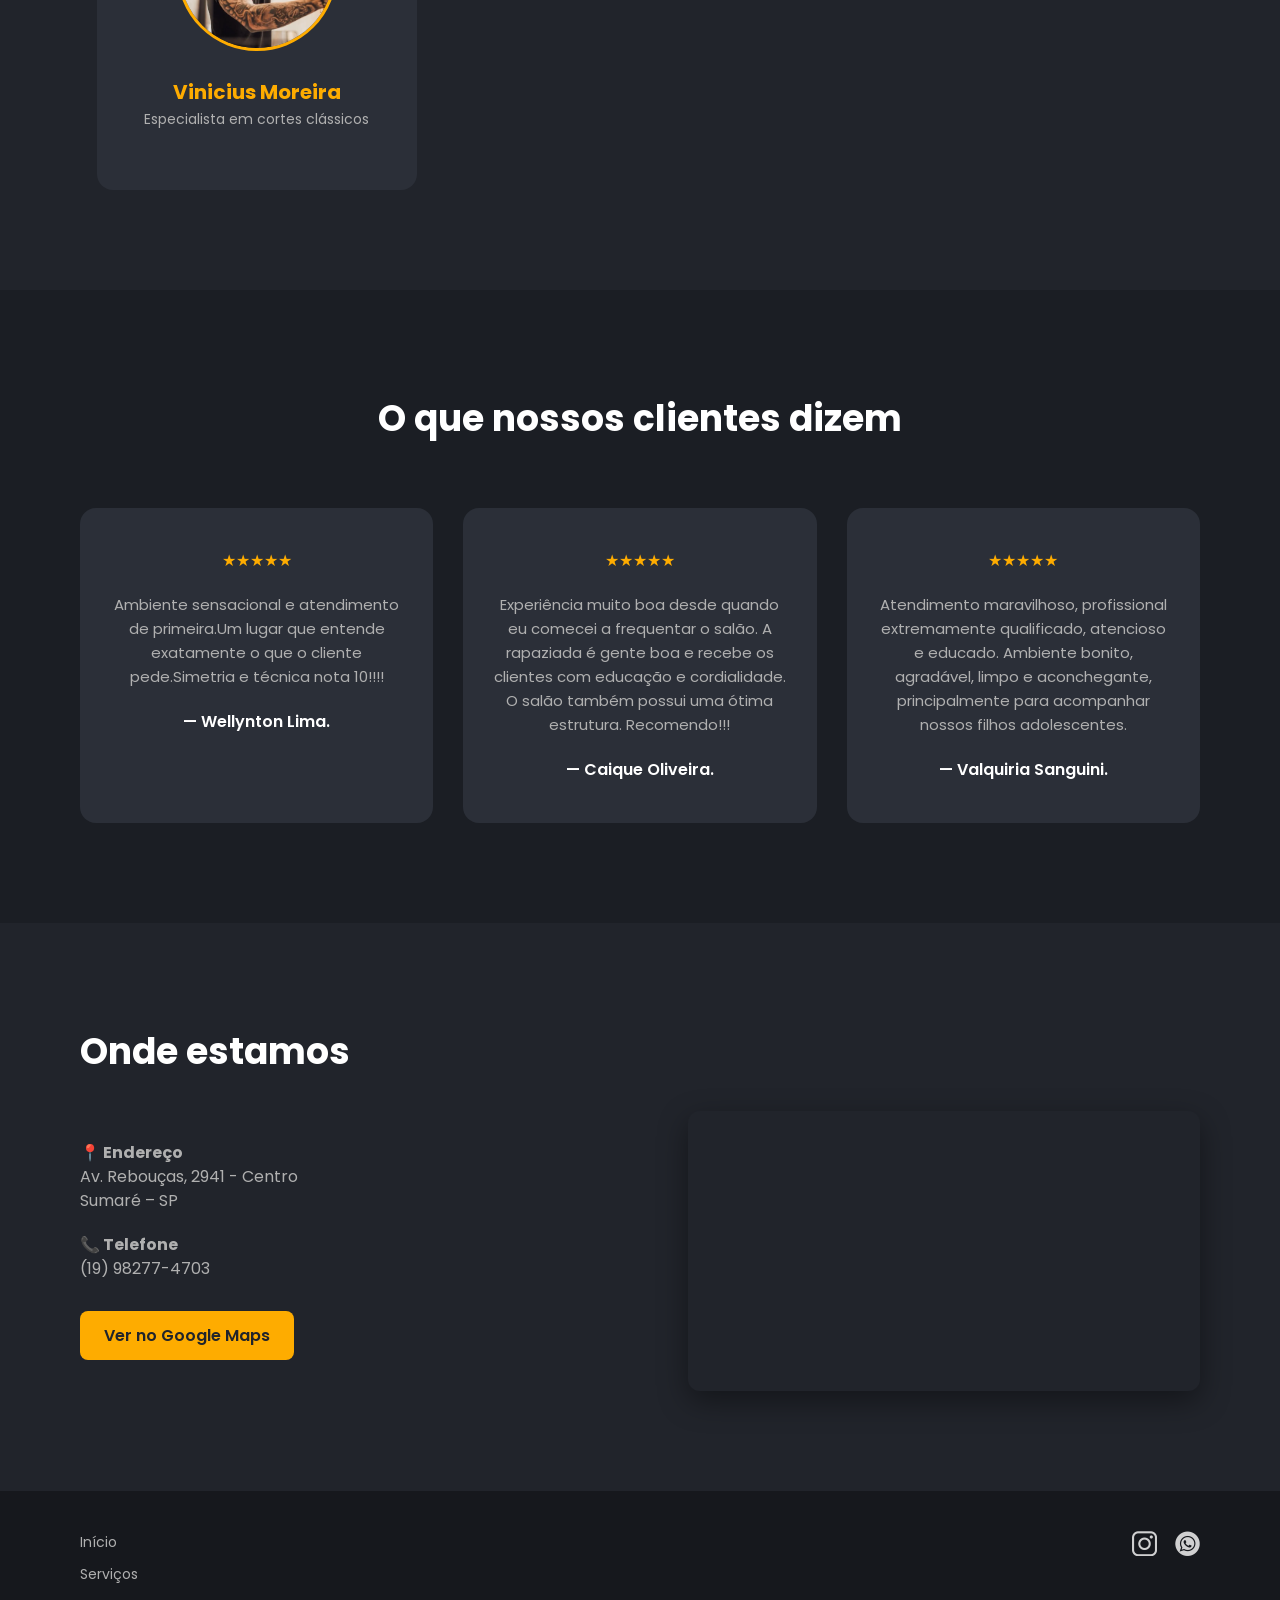
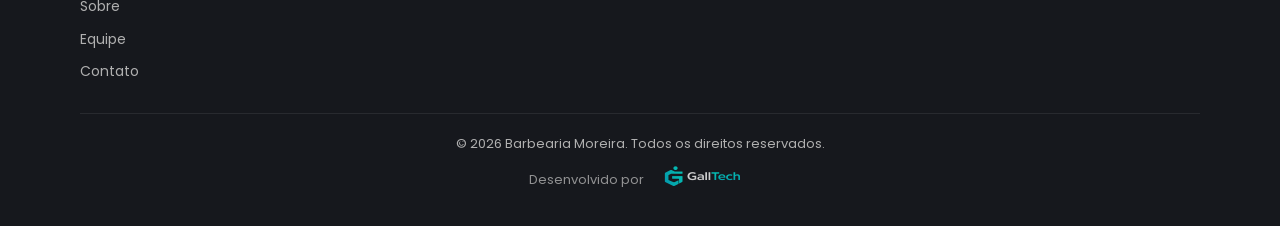
==== commit b2b95158: "updating new barber in homepage" ====
--- a/index.html
+++ b/index.html
@@ -81,7 +81,7 @@
             confiança e atenção aos detalhes.
         </p>
 
-        <a href="https://sites.appbarber.com.br/barbeariamoreir-3ic4"
+        <a href="https://cashbarber.com.br/barbeariamoreira"
            target="_blank"
            class="btn-agendar">
             Agendar horário
@@ -177,15 +177,15 @@
         <div class="team-grid">
             <div class="team-member">
                 <div class="team-photo">
-                    <img src="./img/v-andrade.webp" alt="João - Barbeiro">
-                </div>
-                <h3>Vinicius Andrade</h3>
+                    <img src="./img/b-kanashiro.webp" alt="Kanashiro - Barbeiro">
+                </div>
+                <h3>Bruno Kanashiro</h3>
                 <span>Especialista em cortes clássicos</span>
             </div>
 
             <div class="team-member">
                 <div class="team-photo">
-                    <img src="./img/g-biondo.webp" alt="João - Barbeiro">
+                    <img src="./img/g-biondo.webp" alt="Biondo - Barbeiro">
                 </div>
                 <h3>Gabriel Biondo</h3>
                 <span>Especialista em cortes clássicos</span>
@@ -194,7 +194,7 @@
 
             <div class="team-member">
                 <div class="team-photo">
-                    <img src="./img/l-moreira.webp" alt="Carlos - Barbeiro">
+                    <img src="./img/l-moreira.webp" alt="Moreira - Barbeiro">
                 </div>
                 <h3>Lucas Moreira</h3>
                 <span>Especialista em Barba e Cabelo & acabamento premium</span>
@@ -202,7 +202,7 @@
 
             <div class="team-member">
                 <div class="team-photo">
-                    <img src="./img/v-moreira.webp" alt="João - Barbeiro">
+                    <img src="./img/v-moreira.webp" alt="Moreira - Barbeiro">
                 </div>
                 <h3>Vinicius Moreira</h3>
                 <span>Especialista em cortes clássicos</span>
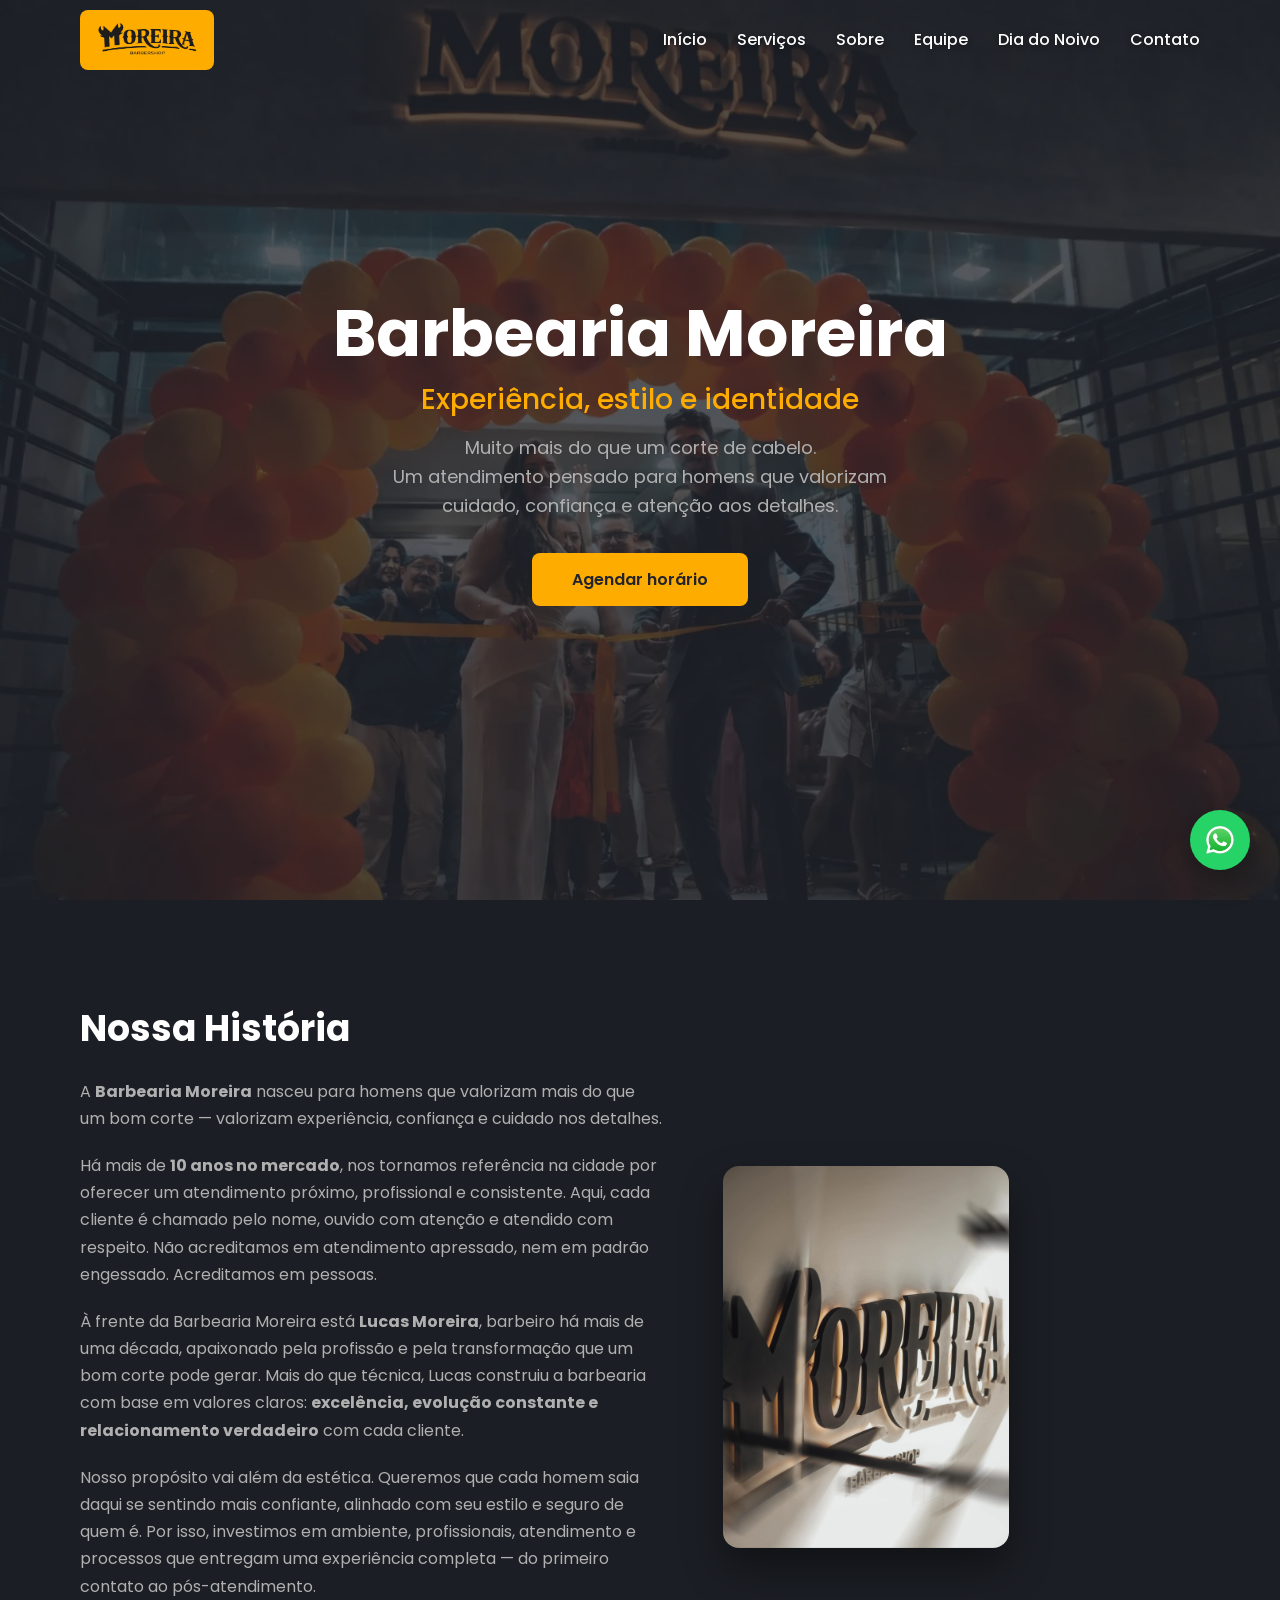
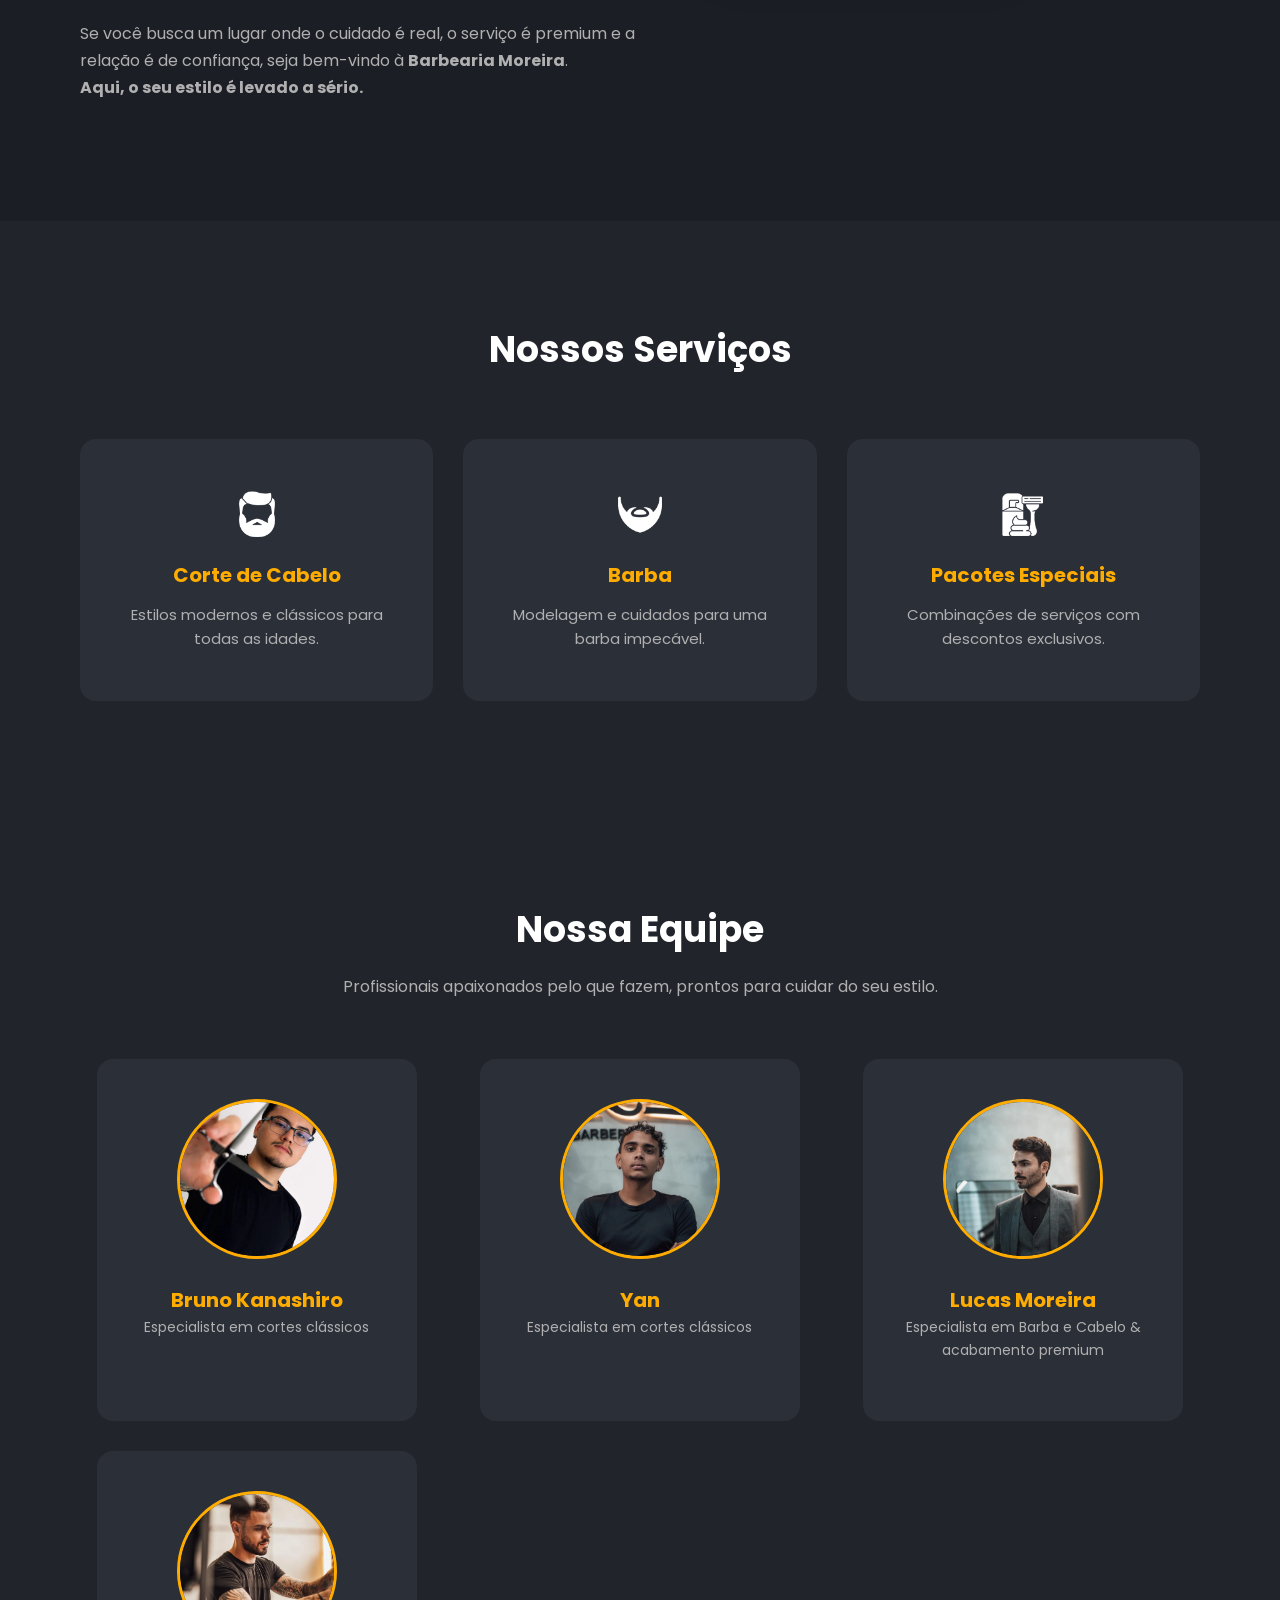
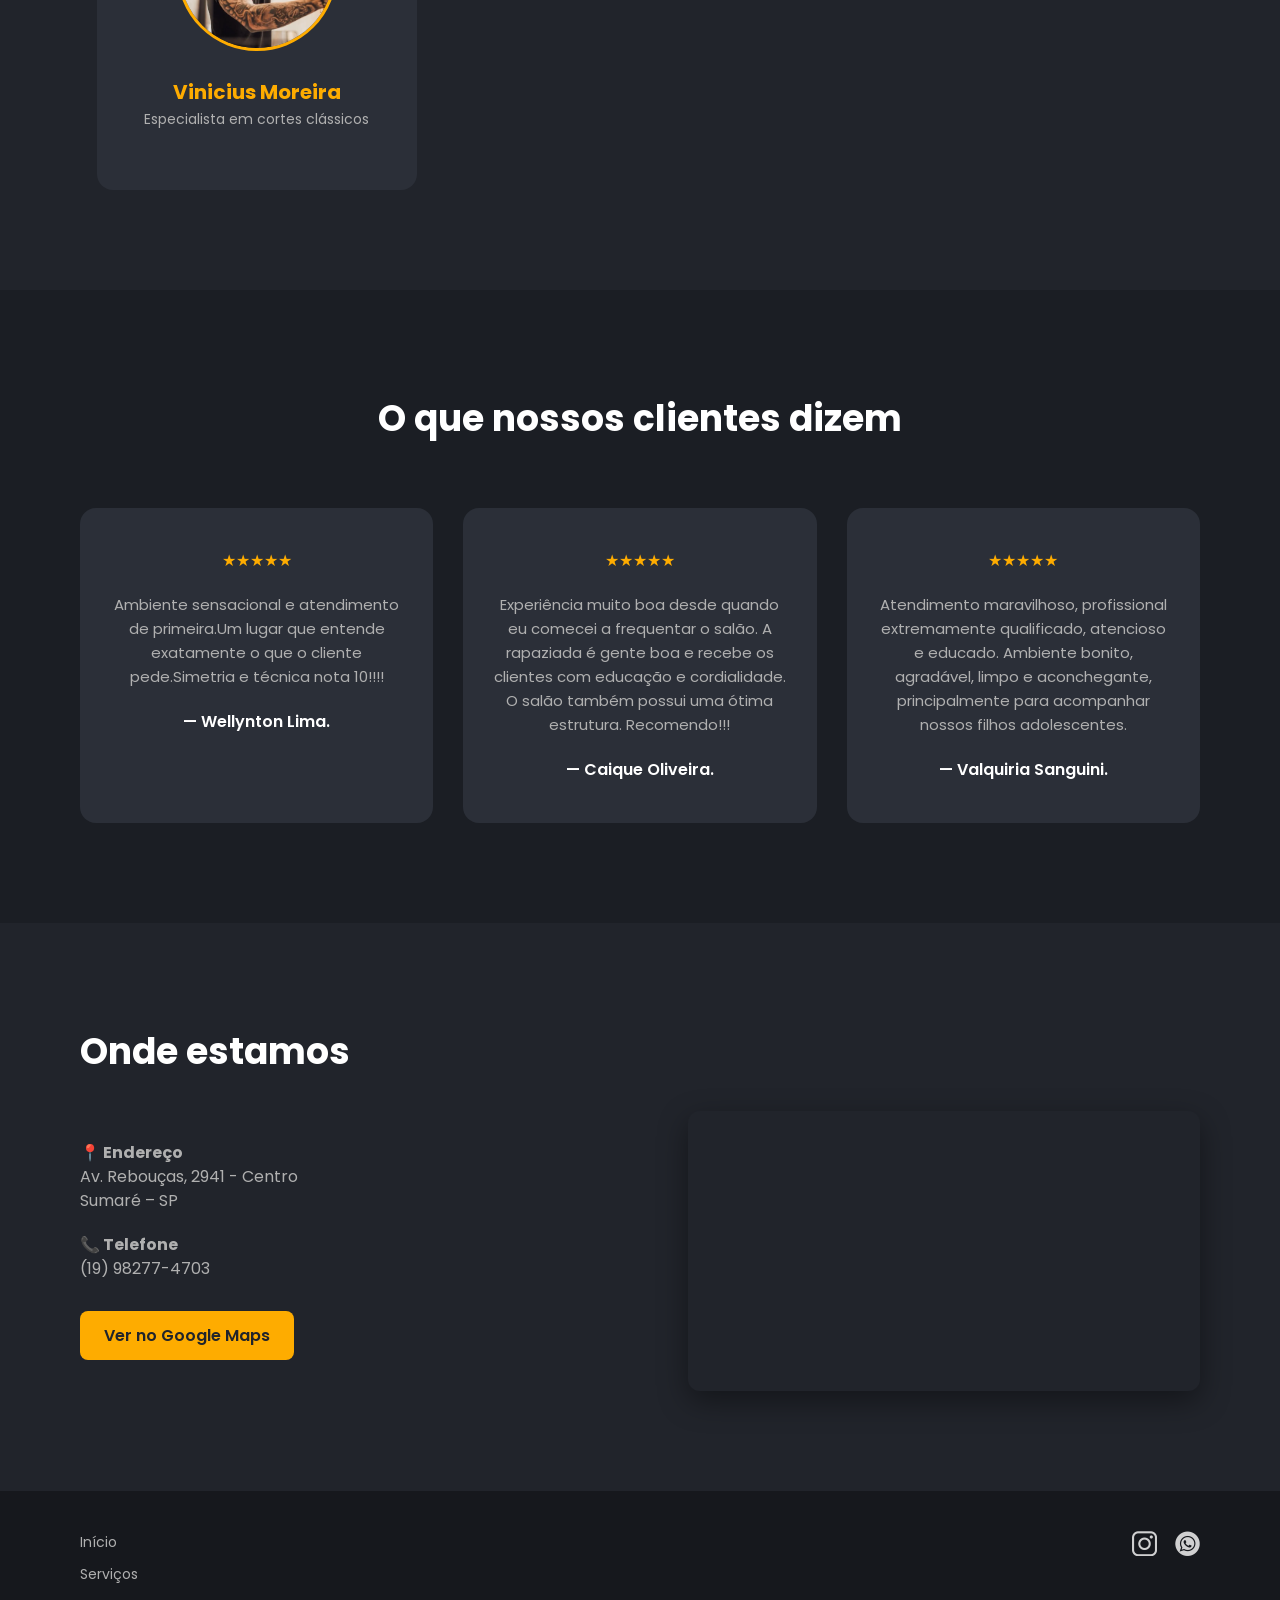
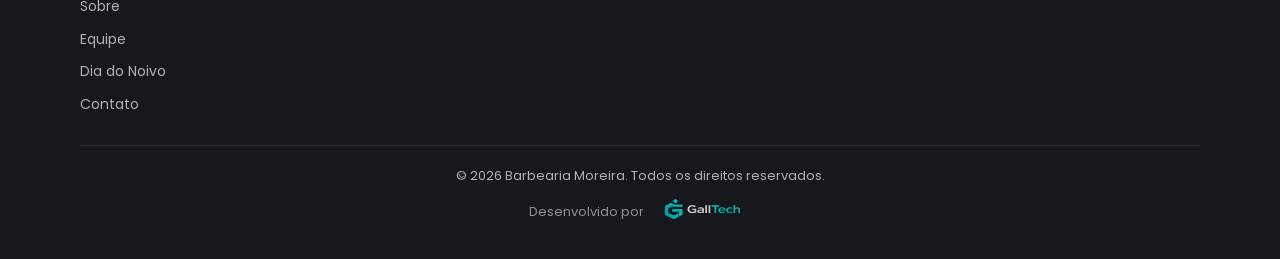
==== commit 060e0ad3: "updating barber yan, also including section for a vip expirience" ====
--- a/index.html
+++ b/index.html
@@ -20,6 +20,7 @@
             <a href="#services">Serviços</a>
             <a href="#about">Sobre</a>
             <a href="#team">Equipe</a>
+            <a href="dia-do-noivo/">Dia do Noivo</a>
             <a href="#contact">Contato</a>
         </nav>
 
@@ -37,6 +38,7 @@
         <a href="#services">Serviços</a>
         <a href="#about">Sobre</a>
         <a href="#team">Equipe</a>
+            <a href="dia-do-noivo/">Dia do Noivo</a>
         <a href="#contact">Contato</a>
     </div>
 
@@ -185,9 +187,9 @@
 
             <div class="team-member">
                 <div class="team-photo">
-                    <img src="./img/g-biondo.webp" alt="Biondo - Barbeiro">
-                </div>
-                <h3>Gabriel Biondo</h3>
+                    <img src="./img/yan.webp" alt="Yan - Barbeiro">
+                </div>
+                <h3>Yan</h3>
                 <span>Especialista em cortes clássicos</span>
             </div>
 
@@ -297,6 +299,7 @@
                 <a href="#services">Serviços</a>
                 <a href="#about">Sobre</a>
                 <a href="#team">Equipe</a>
+            <a href="dia-do-noivo/">Dia do Noivo</a>
                 <a href="#contact">Contato</a>
             </div>
 
--- a/css/index.css
+++ b/css/index.css
@@ -852,3 +852,9 @@
         display: inline-block;
     }
 }
+
+/* Keep the expanded navigation comfortable on smaller tablets. */
+@media (min-width: 769px) and (max-width: 960px) {
+    .nav-desktop { display: none; }
+    .hamburger { display: flex; }
+}
